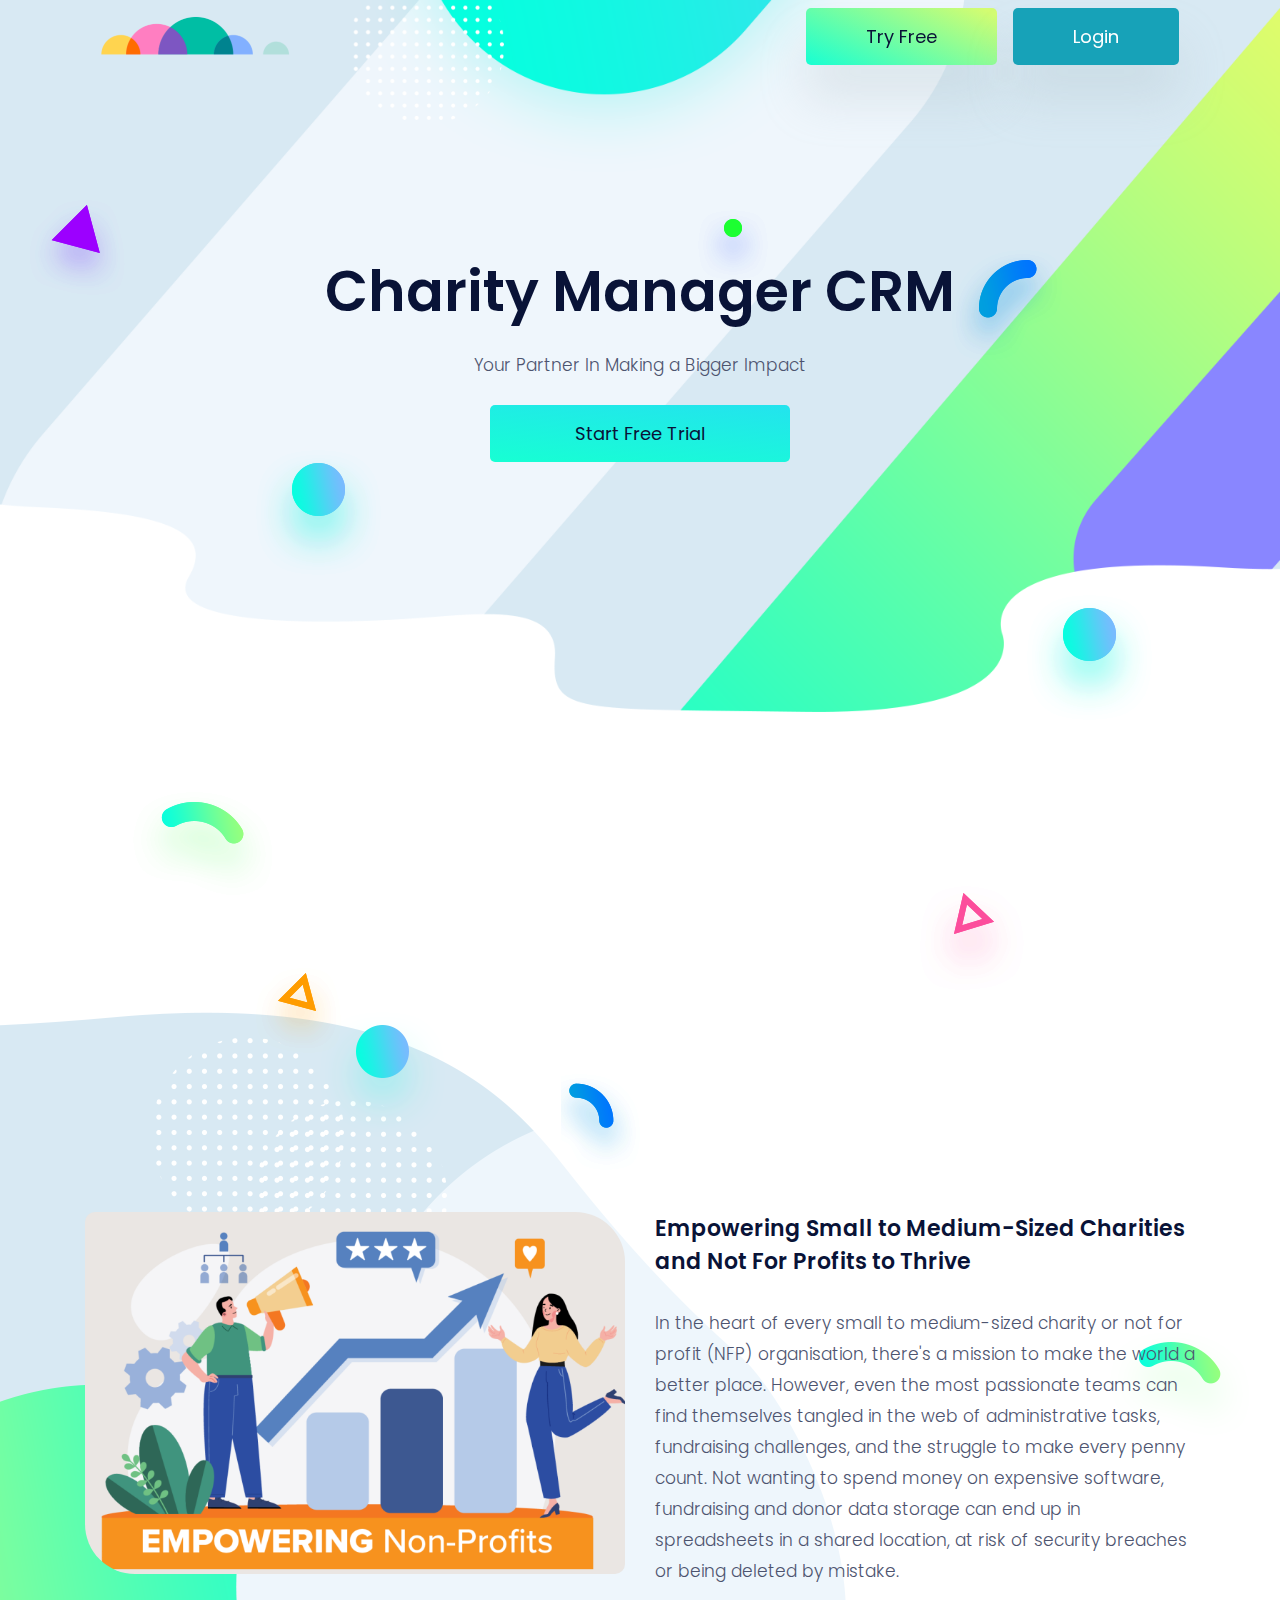
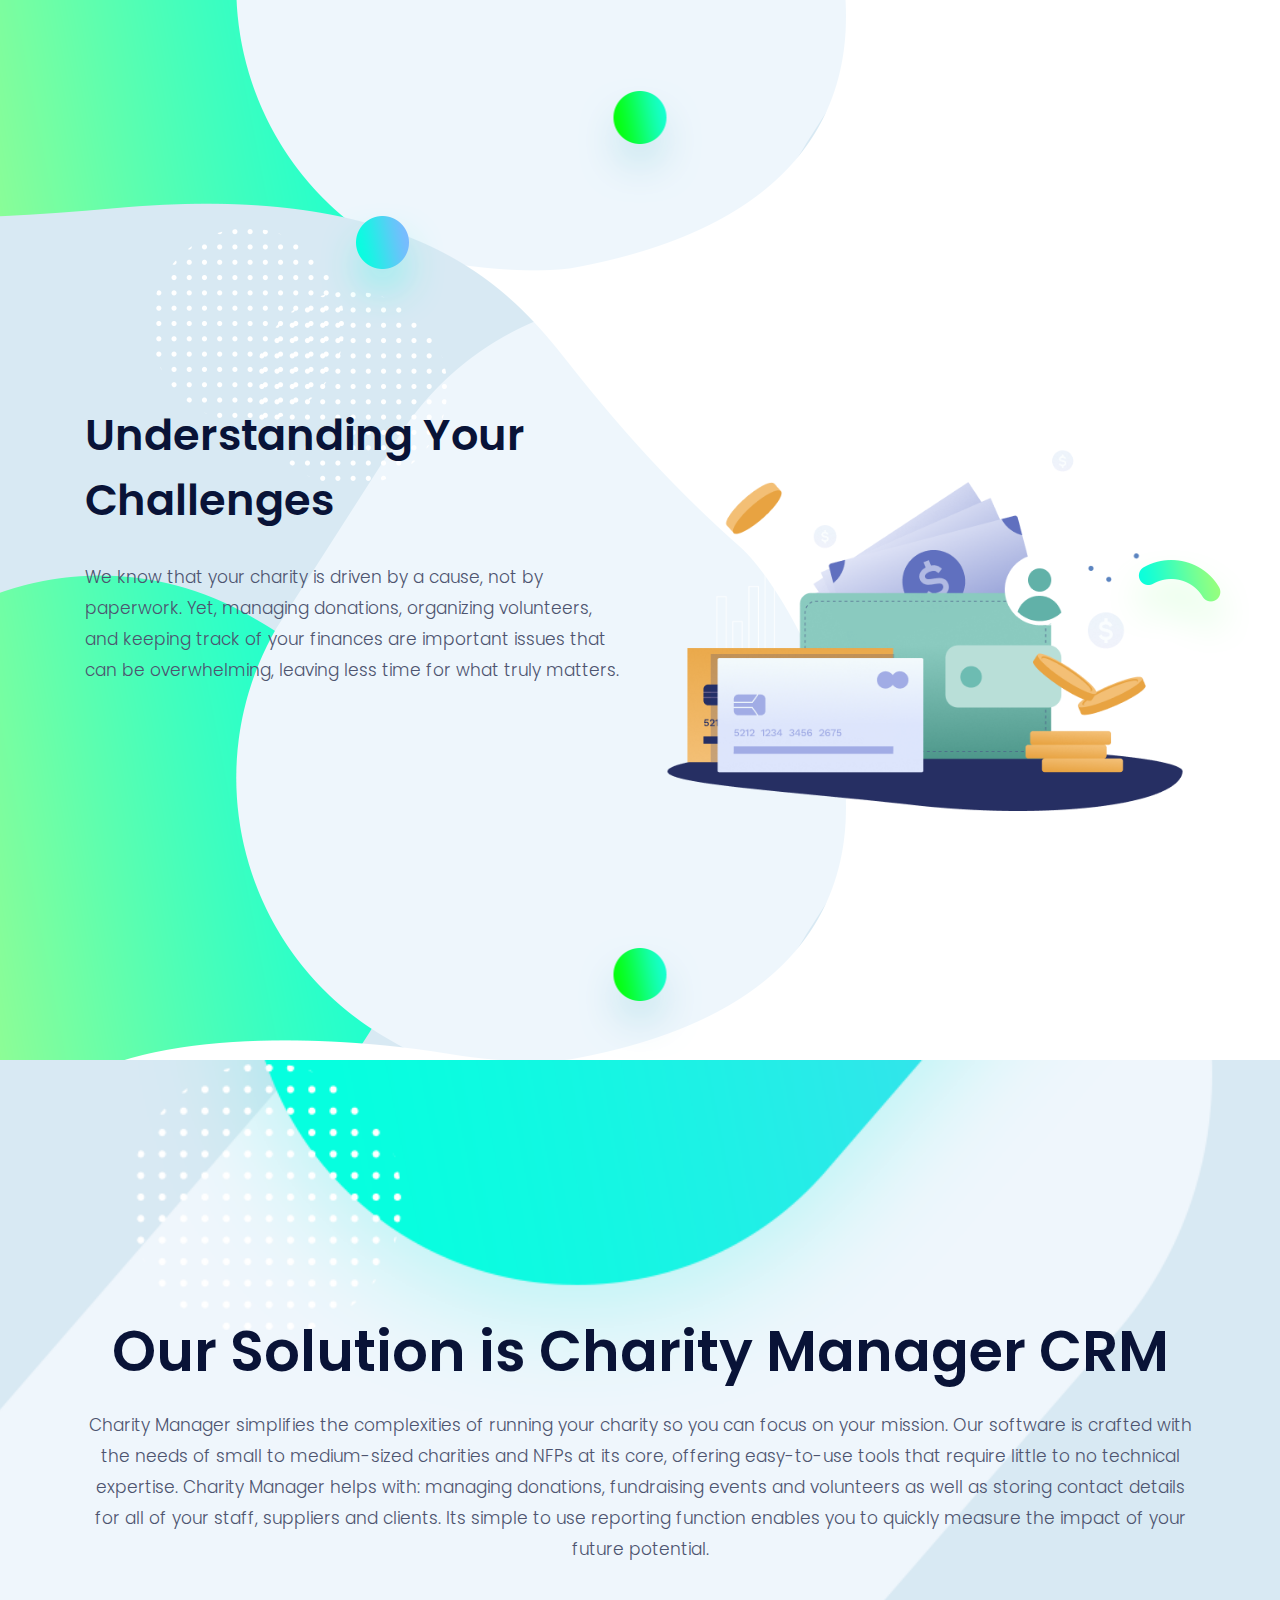
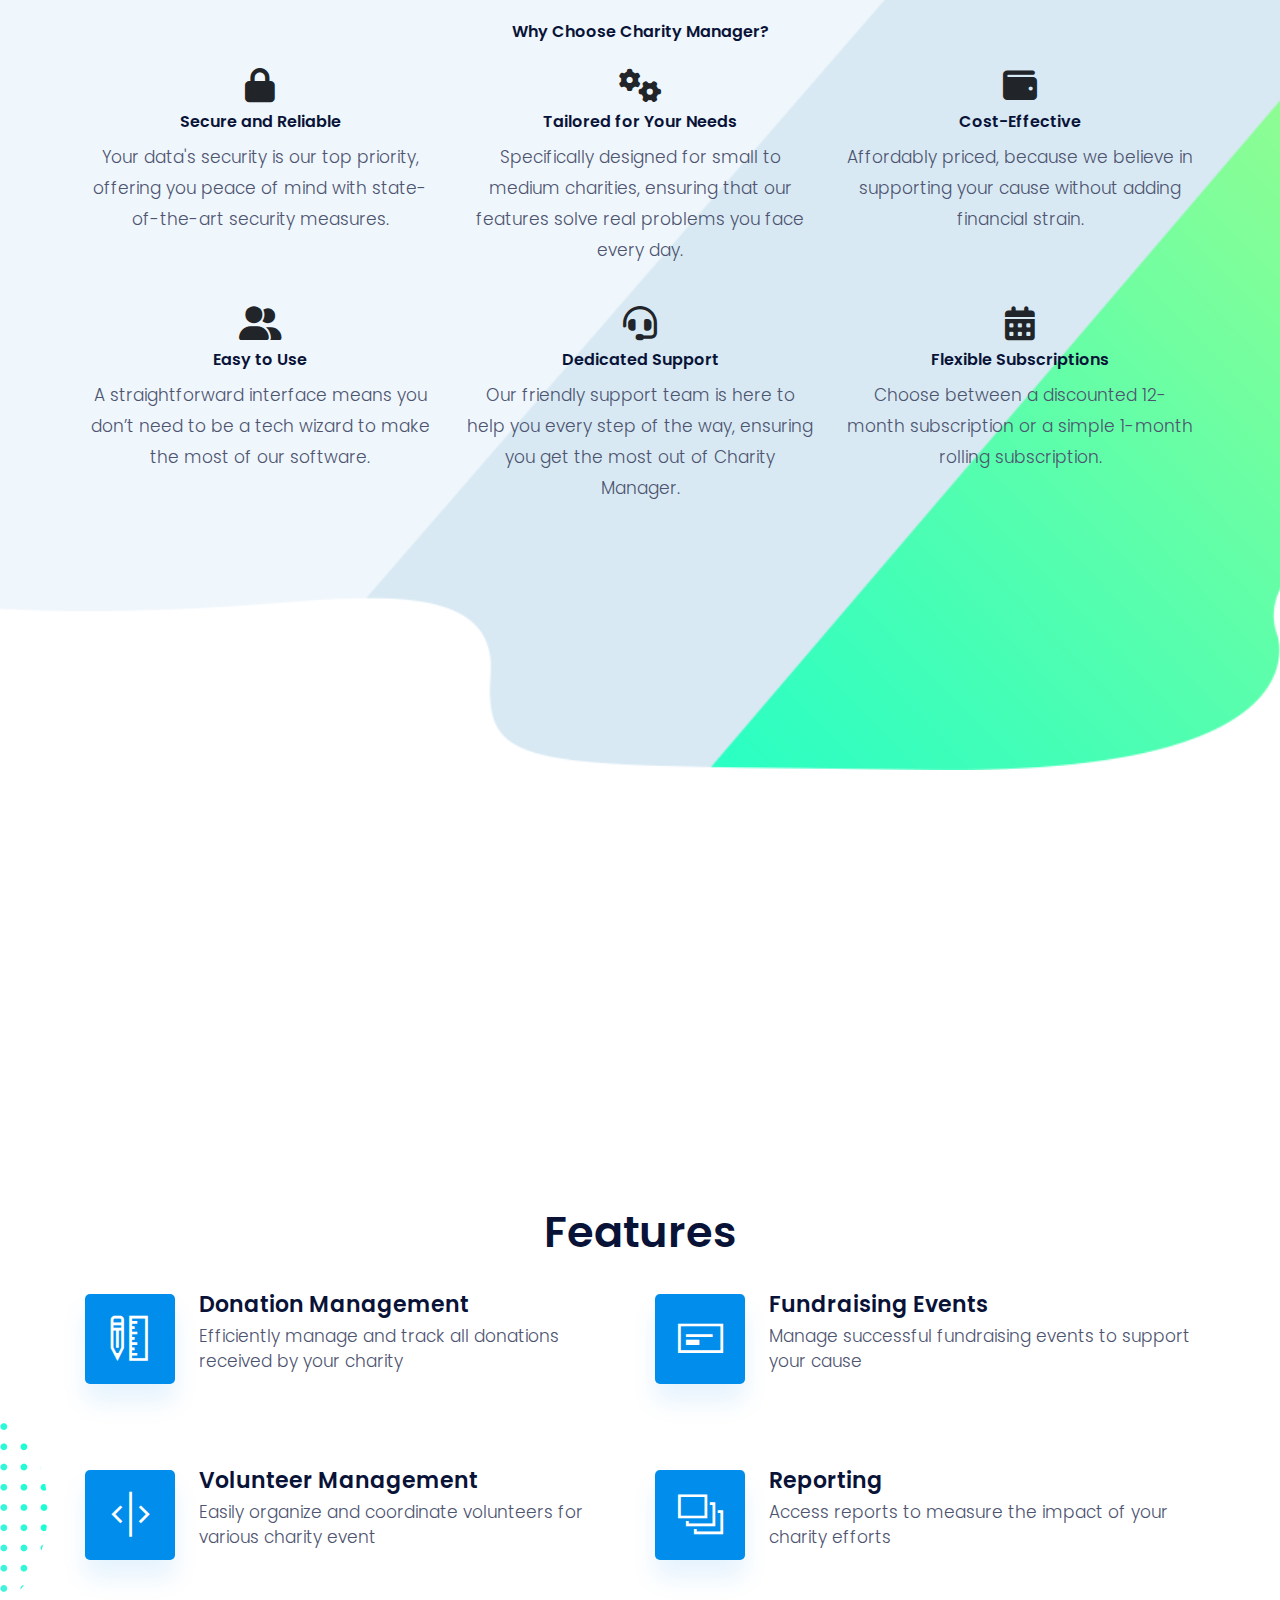
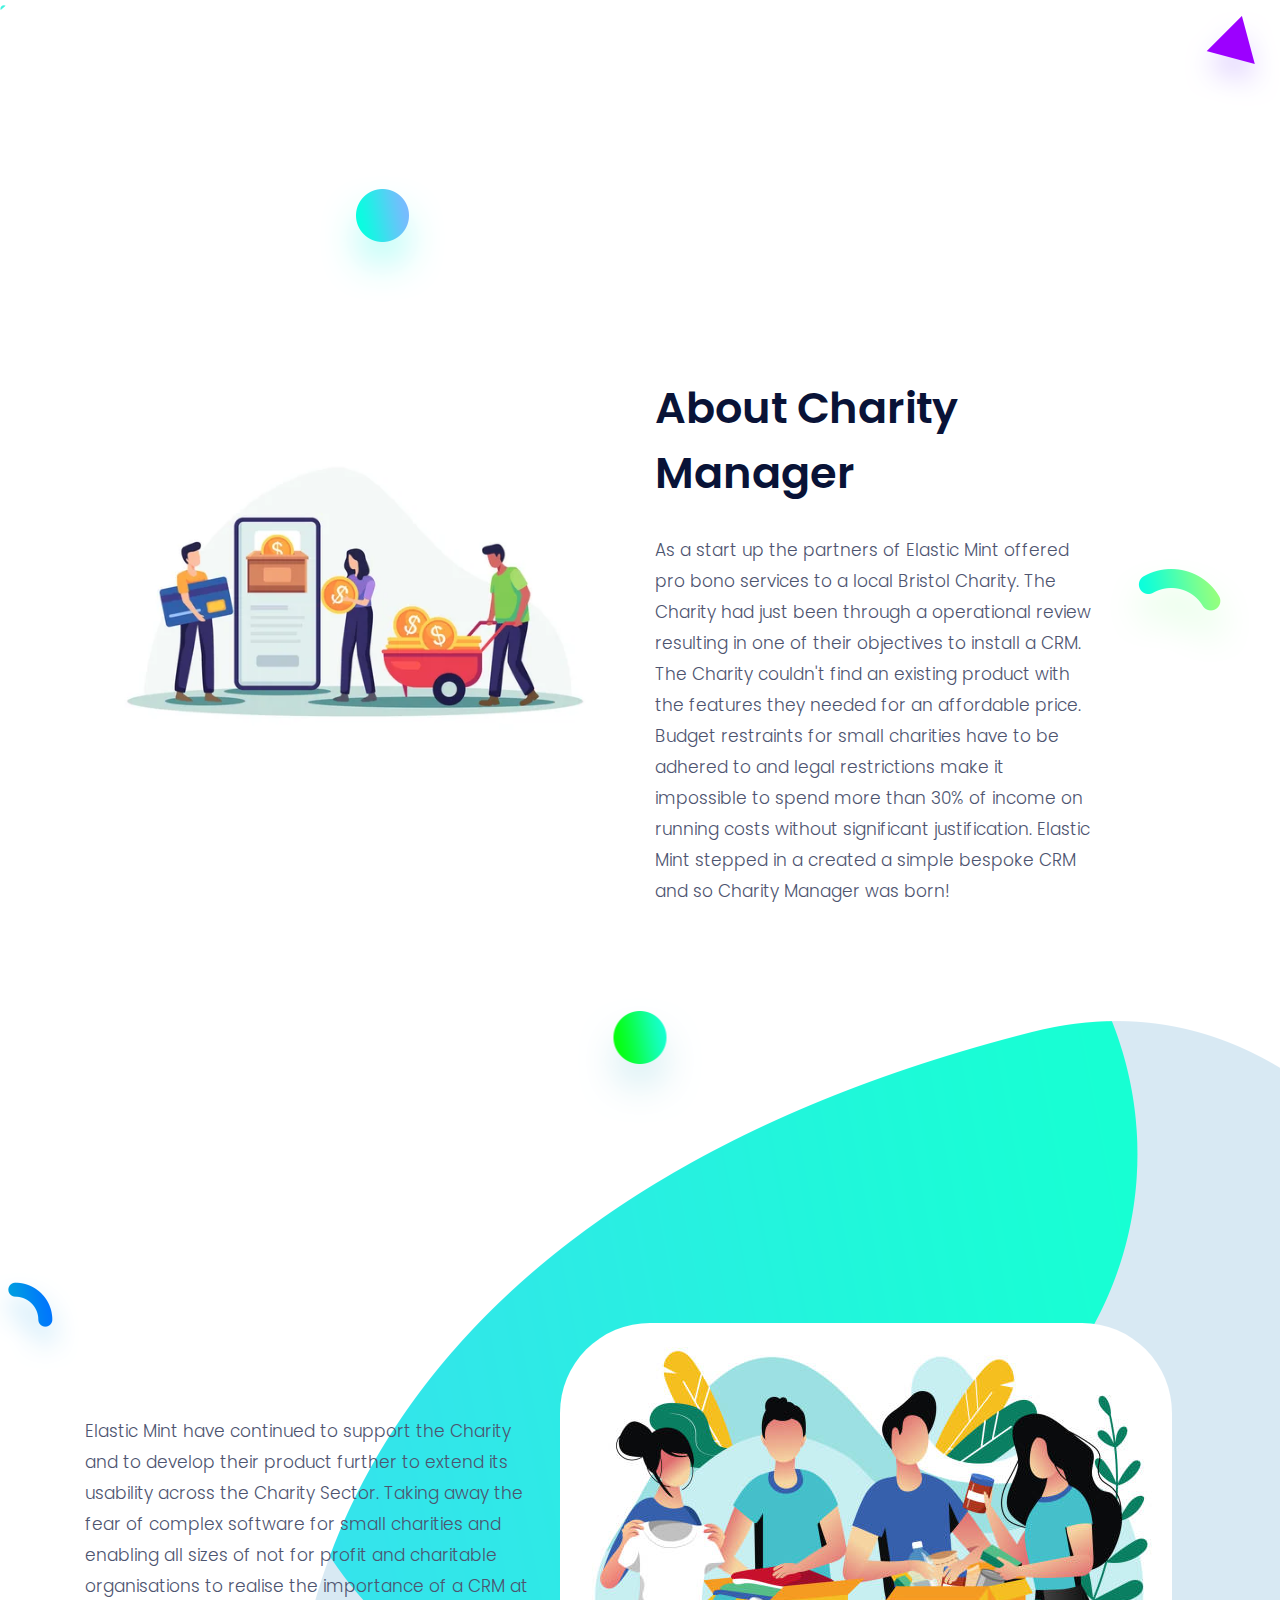
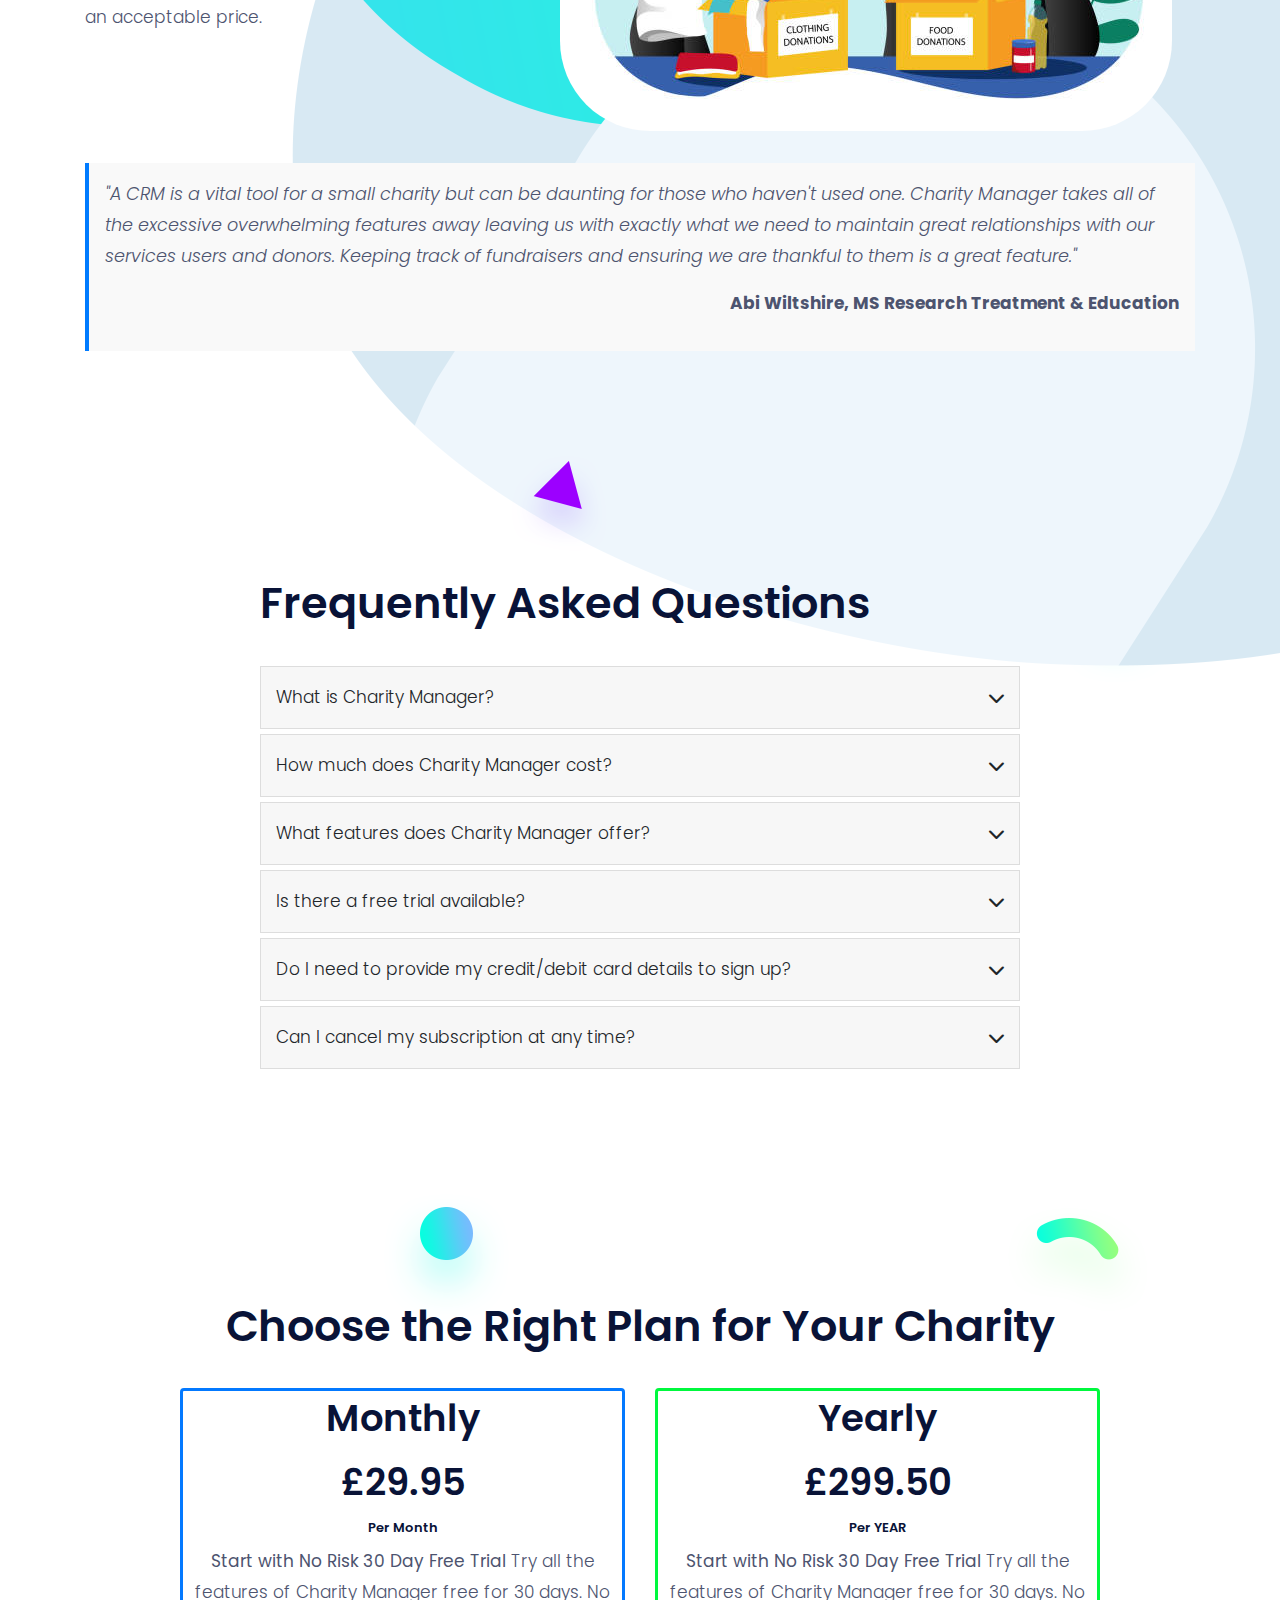
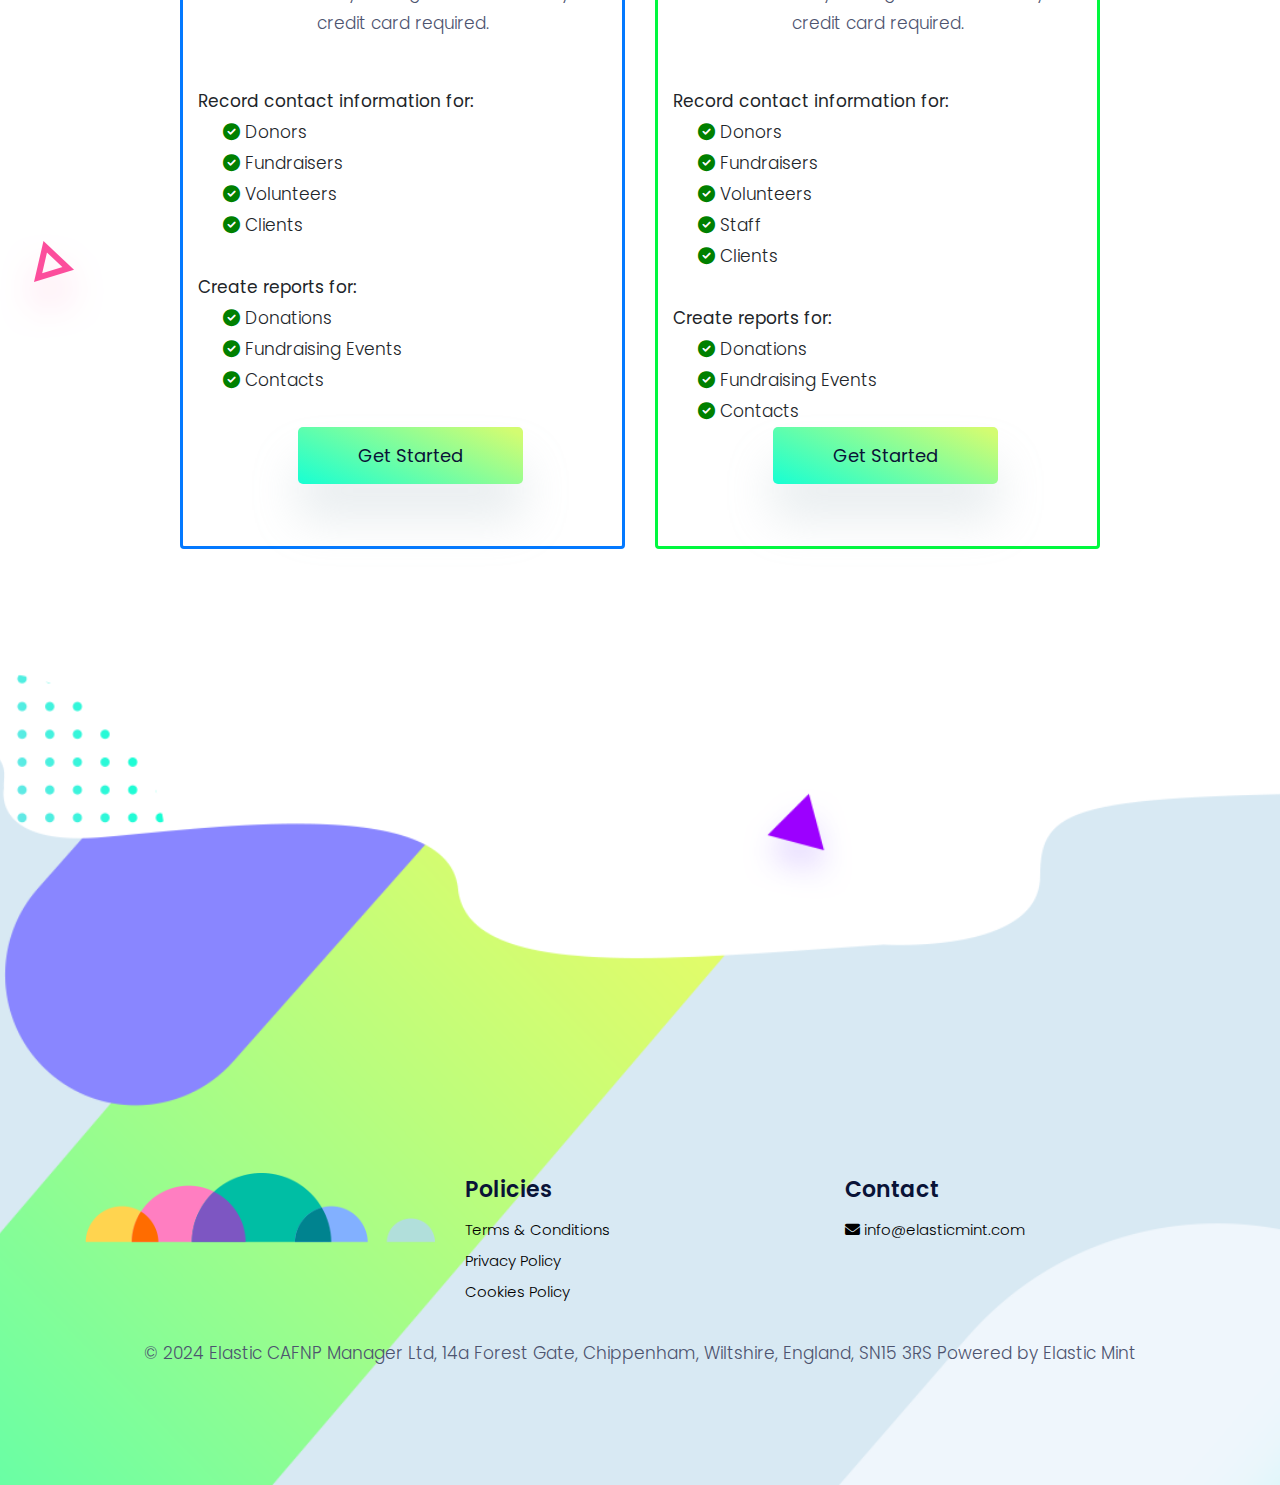
==== index.html @ ef00f4be "Updated links" ====
<!DOCTYPE html>
<html lang="zxx">

<head>
    <meta charset="utf-8">
    <title>Charity Manager CRM</title>

    <head>
        <link rel="stylesheet" href="https://cdnjs.cloudflare.com/ajax/libs/font-awesome/6.0.0-beta3/css/all.min.css">
        <link rel="icon" type="image/ico" href="favicon.ico">
    </head>

    <!-- mobile responsive meta -->
    <meta name="viewport" content="width=device-width, initial-scale=1">
    <meta name="viewport" content="width=device-width, initial-scale=1, maximum-scale=1">

    <!-- ** Plugins Needed for the Project ** -->
    <!-- Bootstrap -->
    <link rel="stylesheet" href="plugins/bootstrap/bootstrap.min.css">
    <!-- themefy-icon -->
    <link rel="stylesheet" href="plugins/themify-icons/themify-icons.css">
    <!-- slick slider -->
    <link rel="stylesheet" href="plugins/slick/slick.css">
    <!-- venobox popup -->
    <link rel="stylesheet" href="plugins/Venobox/venobox.css">
    <!-- aos -->
    <link rel="stylesheet" href="plugins/aos/aos.css">

    <!-- Main Stylesheet -->
    <link href="css/style.css" rel="stylesheet">

    <!--Favicon-->
    <link rel="shortcut icon" href="images/favicon.ico" type="image/x-icon">
    <link rel="icon" href="images/favicon.ico" type="image/x-icon">
    <style>
        .pricing-table ul {
            list-style-type: none;
            padding: 0;

        }

        .pricing-table ul li {
            position: relative;
            padding-left: 25px;
            float: left;
            margin-bottom: 10px;
        }

        .pricing-table ul li:before {
            content: "\f058";
            /* FontAwesome check-circle icon */
            font-family: "Font Awesome 5 Free";
            font-weight: 900;
            position: absolute;
            left: 0;
            color: green;
        }

        .faq-container {
            max-width: 800px;
            margin: 0 auto;
            padding: 20px;
        }

        .faq-question {
            background: #f7f7f7;
            padding: 15px;
            cursor: pointer;
            border: 1px solid #ddd;
            margin-bottom: 5px;
            display: flex;
            justify-content: space-between;
            align-items: center;
        }

        .faq-answer {
            display: none;
            padding: 15px;
            border: 1px solid #ddd;
            border-top: none;
        }

        .faq-question.active .fas {
            transform: rotate(180deg);
        }

        .content {
            margin-bottom: 2rem;
        }

        .quote-section {
            background-color: #f9f9f9;
            padding: 1rem;
            border-left: 4px solid #007bff;
            margin-top: 2rem;
        }

        .quote {
            font-style: italic;
            font-size: 1.1rem;
        }

        .quote-author {
            margin-top: 0.5rem;
            text-align: right;
            font-weight: bold;
        }
    </style>
</head>

<body>


    <!-- navigation -->
    <section class="fixed-top navigation">
        <div class="container">
            <nav class="navbar navbar-expand-lg navbar-light">
                <a class="navbar-brand" href="index.html"><img src="images/logo-w.png" style="width:50%" alt="logo"></a>
                <button class="navbar-toggler border-0" type="button" data-toggle="collapse" data-target="#navbar"
                    aria-controls="navbar" aria-expanded="false" aria-label="Toggle navigation">
                    <span class="navbar-toggler-icon"></span>
                </button>
                <!-- navbar -->
                <div class="collapse navbar-collapse text-center" id="navbar">
                    <ul class="navbar-nav ml-auto">
                    </ul>
                    <a href="https://app.charitymanager.co.uk/account/register"
                        class="btn btn-primary ml-lg-3 primary-shadow">Try Free</a>
                    <a href="https://app.charitymanager.co.uk/login"
                        class="btn btn-info ml-lg-3 primary-shadow">Login</a>
                </div>
            </nav>
        </div>
    </section>
    <!-- /navigation -->

    <!-- hero area -->
    <section class="hero-section hero" data-background=""
        style="background-image: url(images/hero-area/banner-bg.png);">
        <div class="container">
            <div class="row">
                <div class="col-lg-12 text-center zindex-1">
                    <h1 class="mb-3">Charity Manager CRM</h1>
                    <p class="mb-4">Your Partner In Making a Bigger Impact<br>
                    </p>
                    <a href="https://app.charitymanager.co.uk/account/register" class="btn btn-secondary btn-lg">Start Free
                        Trial</a>
                    <!-- banner image -->

                </div>
            </div>
        </div>
        <!-- background shapes -->
        <div id="scene">
            <img class="img-fluid hero-bg-1 up-down-animation" src="images/background-shape/feature-bg-2.png" alt="">
            <img class="img-fluid hero-bg-2 left-right-animation" src="images/background-shape/seo-ball-1.png" alt="">
            <img class="img-fluid hero-bg-3 left-right-animation" src="images/background-shape/seo-half-cycle.png"
                alt="">
            <img class="img-fluid hero-bg-4 up-down-animation" src="images/background-shape/green-dot.png" alt="">
            <img class="img-fluid hero-bg-5 left-right-animation" src="images/background-shape/blue-half-cycle.png"
                alt="">
            <img class="img-fluid hero-bg-6 up-down-animation" src="images/background-shape/seo-ball-1.png" alt="">
            <img class="img-fluid hero-bg-7 left-right-animation" src="images/background-shape/yellow-triangle.png"
                alt="">
            <img class="img-fluid hero-bg-8 up-down-animation" src="images/background-shape/service-half-cycle.png"
                alt="">
            <img class="img-fluid hero-bg-9 up-down-animation" src="images/background-shape/team-bg-triangle.png"
                alt="">
        </div>
    </section>
    <!-- /hero-area -->

    <!-- marketing -->
    <section class="section-lg seo">
        <div class="container">
            <div class="row">
                <div class="col-md-6">
                    <div class="seo-image">
                        <img class="img-fluid" src="images/non-profits.png" style="border-radius:10px 50px"
                            alt="form-img">
                    </div>
                </div>
                <div class="col-md-6">
                    <h4 class="section-title">Empowering Small to Medium-Sized Charities and Not For Profits to Thrive
                    </h4>
                    <p>In the heart of every small to medium-sized charity or not for profit (NFP) organisation, there's
                        a mission to make the world a better place. However, even the most passionate teams can find
                        themselves tangled in the web of administrative tasks, fundraising challenges, and the struggle
                        to make every penny count. Not wanting to spend money on expensive software, fundraising and
                        donor data storage can end up in spreadsheets in a shared location, at risk of security breaches
                        or being deleted by mistake.
                    </p>
                </div>
            </div>
        </div>
        <!-- background image -->
        <img class="img-fluid seo-bg" src="images/backgrounds/seo-bg.png" alt="seo-bg">
        <!-- background-shape -->
        <img class="seo-bg-shape-1 left-right-animation" src="images/background-shape/seo-ball-1.png" alt="bg-shape">
        <img class="seo-bg-shape-2 up-down-animation" src="images/background-shape/seo-half-cycle.png" alt="bg-shape">
        <img class="seo-bg-shape-3 left-right-animation" src="images/background-shape/seo-ball-2.png" alt="bg-shape">
    </section>
    <!-- /marketing -->

    <!-- marketing -->
    <section class="section-lg seo">
        <!-- background image -->
        <img class="img-fluid seo-bg" src="images/backgrounds/seo-bg.png" alt="seo-bg">
        <!-- background-shape -->
        <img class="seo-bg-shape-1 left-right-animation" src="images/background-shape/seo-ball-1.png" alt="bg-shape">
        <img class="seo-bg-shape-2 up-down-animation" src="images/background-shape/seo-half-cycle.png" alt="bg-shape">
        <img class="seo-bg-shape-3 left-right-animation" src="images/background-shape/seo-ball-2.png" alt="bg-shape">
        <div class="container">
            <div class="row">
                <div class="col-md-6">
                    <h2 class="section-title">Understanding Your Challenges</h2>
                    <p>We know that your charity is driven by a cause, not by paperwork. Yet, managing donations,
                        organizing volunteers, and keeping track of your finances are important issues that can be
                        overwhelming, leaving less time for what truly matters. </p>


                </div>
                <div class="col-md-6">
                    <div class="seo-image">
                        <img class="img-fluid" src="images/challenges.png" style="border-radius:10px 50px"
                            alt="form-img">
                    </div>
                </div>
            </div>

        </div>

    </section>
    <!-- /marketing -->

    <!-- hero area -->
    <section class="hero-section hero" data-background=""
        style="background-image: url(images/hero-area/banner-bg.png);">
        <div class="container">
            <div class="row">
                <div class="col-lg-12 text-center zindex-1">
                    <h1 class="mb-3">Our Solution is Charity Manager CRM</h1>
                    <p class="mb-4">Charity Manager simplifies the complexities of running your charity so you can focus
                        on your mission. Our software is crafted with the needs of small to medium-sized charities and
                        NFPs at its core, offering easy-to-use tools that require little to no technical expertise.
                        Charity Manager helps with: managing donations, fundraising events and volunteers as well as
                        storing contact details for all of your staff, suppliers and clients. Its simple to use
                        reporting function enables you to quickly measure the impact of your future potential.<br>
                    </p>
                    <br>
                    <h5>Why Choose Charity Manager?</h5>

                    <div class="row mt-4">
                        <div class="col-md-4 text-center">
                            <i class="fas fa-lock fa-2x mb-2"></i>
                            <h5>Secure and Reliable</h5>
                            <p>Your data's security is our top priority, offering you peace of mind with
                                state-of-the-art security measures.</p>
                        </div>
                        <div class="col-md-4 text-center">
                            <i class="fas fa-cogs fa-2x mb-2"></i>
                            <h5>Tailored for Your Needs</h5>
                            <p>Specifically designed for small to medium charities, ensuring that our features solve
                                real problems you face every day.</p>
                        </div>
                        <div class="col-md-4 text-center">
                            <i class="fas fa-wallet fa-2x mb-2"></i>
                            <h5>Cost-Effective</h5>
                            <p>Affordably priced, because we believe in supporting your cause without adding financial
                                strain.</p>
                        </div>
                    </div>
                    <div class="row mt-4">
                        <div class="col-md-4 text-center">
                            <i class="fas fa-user-friends fa-2x mb-2"></i>
                            <h5>Easy to Use</h5>
                            <p>A straightforward interface means you don’t need to be a tech wizard to make the most of
                                our software.</p>
                        </div>
                        <div class="col-md-4 text-center">
                            <i class="fas fa-headset fa-2x mb-2"></i>
                            <h5>Dedicated Support</h5>
                            <p>Our friendly support team is here to help you every step of the way, ensuring you get the
                                most out of Charity Manager.</p>
                        </div>
                        <div class="col-md-4 text-center">
                            <i class="fas fa-calendar-alt fa-2x mb-2"></i>
                            <h5>Flexible Subscriptions</h5>
                            <p>Choose between a discounted 12-month subscription or a simple 1-month rolling
                                subscription.</p>
                        </div>
                    </div>

                </div>
            </div>
        </div>
        <!-- background shapes -->
        <div id="scene">
            <img class="img-fluid hero-bg-1 up-down-animation" src="images/background-shape/feature-bg-2.png" alt="">
            <img class="img-fluid hero-bg-2 left-right-animation" src="images/background-shape/seo-ball-1.png" alt="">
            <img class="img-fluid hero-bg-3 left-right-animation" src="images/background-shape/seo-half-cycle.png"
                alt="">
            <img class="img-fluid hero-bg-4 up-down-animation" src="images/background-shape/green-dot.png" alt="">
            <img class="img-fluid hero-bg-5 left-right-animation" src="images/background-shape/blue-half-cycle.png"
                alt="">
            <img class="img-fluid hero-bg-6 up-down-animation" src="images/background-shape/seo-ball-1.png" alt="">
            <img class="img-fluid hero-bg-7 left-right-animation" src="images/background-shape/yellow-triangle.png"
                alt="">
            <img class="img-fluid hero-bg-8 up-down-animation" src="images/background-shape/service-half-cycle.png"
                alt="">
            <img class="img-fluid hero-bg-9 up-down-animation" src="images/background-shape/team-bg-triangle.png"
                alt="">
        </div>
    </section>
    <!-- /hero-area -->
    <!-- feature -->
    <section class="section feature mb-0" id="feature">
        <div class="container">
            <div class="row">
                <div class="col-lg-12 text-center">
                    <h2 class="section-title"> Features</h2>

                </div>
                <!-- feature item -->
                <div class="col-md-6 mb-80">
                    <div class="d-flex feature-item">
                        <div>
                            <i class="ti-ruler-pencil feature-icon mr-4"></i>
                        </div>
                        <div>
                            <h4>Donation Management</h4>
                            <p>Efficiently manage and track all donations received by your charity</p>
                        </div>
                    </div>
                </div>
                <!-- feature item -->
                <div class="col-md-6 mb-80">
                    <div class="d-flex feature-item">
                        <div>
                            <i class="ti-layout-cta-left feature-icon mr-4"></i>
                        </div>
                        <div>
                            <h4>Fundraising Events</h4>
                            <p>Manage successful fundraising events to support your cause</p>
                        </div>
                    </div>
                </div>
                <!-- feature item -->
                <div class="col-md-6 mb-80">
                    <div class="d-flex feature-item">
                        <div>
                            <i class="ti-split-v-alt feature-icon mr-4"></i>
                        </div>
                        <div>
                            <h4>Volunteer Management</h4>
                            <p>Easily organize and coordinate volunteers for various charity event</p>
                        </div>
                    </div>
                </div>
                <!-- feature item -->
                <div class="col-md-6 mb-80">
                    <div class="d-flex feature-item">
                        <div>
                            <i class="ti-layers-alt feature-icon mr-4"></i>
                        </div>
                        <div>
                            <h4>Reporting</h4>
                            <p>Access reports to measure the impact of your charity efforts</p>
                        </div>
                    </div>
                </div>
            </div>
        </div>
        <img class="feature-bg-1 up-down-animation" src="images/background-shape/feature-bg-1.png" alt="bg-shape">
        <img class="feature-bg-2 left-right-animation" src="images/background-shape/feature-bg-2.png" alt="bg-shape">
    </section>
    <!-- /feature -->

    <!-- marketing -->
    <section class="section-lg seo">
        <div class="container">
            <div class="row">
                <div class="col-md-6">
                    <div class="seo-image">
                        <img class="img-fluid" src="images/charity.jpg" alt="form-img">
                    </div>
                </div>
                <div class="col-md-5">
                    <h2 class="section-title">About Charity Manager</h2>
                    <p>As a start up the partners of Elastic Mint offered pro bono services to a local Bristol Charity.
                        The Charity had just been through a operational review resulting in one of their objectives to
                        install a CRM. The Charity couldn't find an existing product with the features they needed for
                        an affordable price. Budget restraints for small charities have to be adhered to and legal
                        restrictions make it impossible to spend more than 30% of income on running costs without
                        significant justification.


                        Elastic Mint stepped in a created a simple bespoke CRM and so Charity Manager was born!

                    </p>
                </div>
            </div>
        </div>

        <!-- background-shape -->
        <img class="seo-bg-shape-1 left-right-animation" src="images/background-shape/seo-ball-1.png" alt="bg-shape">
        <img class="seo-bg-shape-2 up-down-animation" src="images/background-shape/seo-half-cycle.png" alt="bg-shape">
        <img class="seo-bg-shape-3 left-right-animation" src="images/background-shape/seo-ball-2.png" alt="bg-shape">
    </section>
    <!-- /marketing -->

    <!-- service -->
    <section class="section-lg service">
        <div class="container">
            <div class="row justify-content-between">
                <div class="col-md-5 order-2 order-md-1">


                    <p class="content"> <br><br><br>
                        Elastic Mint have continued to support the Charity and to develop their product further to
                        extend its usability across the Charity Sector. Taking away the fear of complex software for
                        small charities and enabling all sizes of not for profit and charitable organisations to realise
                        the importance of a CRM at an acceptable price.
                    </p>



                </div>
                <div class="col-md-7 order-1 order-md-2">
                    <img class="img-fluid layer-3" src="images/donate.jpg" style="border-radius:90px" alt="service">
                </div>
            </div>
            <div class="row">
                <div class="col-md-12">
                    <div class="quote-section">
                        <p class="quote">
                            "A CRM is a vital tool for a small charity but can be daunting for those who haven't used
                            one. Charity Manager takes all of the excessive overwhelming features away leaving us with
                            exactly what we need to maintain great relationships with our services users and donors.
                            Keeping track of fundraisers and ensuring we are thankful to them is a great feature."
                        </p>
                        <p class="quote-author">
                            Abi Wiltshire, MS Research Treatment & Education
                        </p>
                    </div>
                </div>

            </div>
        </div>
        <!-- background image -->
        <img class="img-fluid service-bg" src="images/backgrounds/service-bg.png" alt="service-bg">
        <!-- background shapes -->
        <img class="service-bg-shape-1 up-down-animation" src="images/background-shape/service-half-cycle.png"
            alt="background-shape">
        <img class="service-bg-shape-2 left-right-animation" src="images/background-shape/feature-bg-2.png"
            alt="background-shape">
    </section>
    <!-- /service -->

    <section class="faq-container" id="faq">
        <h2 class="section-title">Frequently Asked Questions</h2>
        <div class="faq-item">
            <div class="faq-question">
                <span>What is Charity Manager?</span>
                <i class="fas fa-chevron-down"></i>
            </div>
            <div class="faq-answer">
                <p>Charity Manager is a software-as-a-service platform designed specifically for small to medium sized
                    charities and NFPs.</p>
            </div>
        </div>
        <div class="faq-item">
            <div class="faq-question">
                <span>How much does Charity Manager cost?</span>
                <i class="fas fa-chevron-down"></i>
            </div>
            <div class="faq-answer">
                <p>Charity Manager is available at a monthly subscription fee of £29.95 or an annual subscription fee of
                    £299.50.</p>
            </div>
        </div>
        <div class="faq-item">
            <div class="faq-question">
                <span>What features does Charity Manager offer?</span>
                <i class="fas fa-chevron-down"></i>
            </div>
            <div class="faq-answer">
                <p>Charity Manager offers a range of features including donor management, event tracking, volunteer
                    management, financial reporting, and more...</p>
            </div>
        </div>
        <div class="faq-item">
            <div class="faq-question">
                <span>Is there a free trial available?</span>
                <i class="fas fa-chevron-down"></i>
            </div>
            <div class="faq-answer">
                <p>Yes, we offer a 30-day free trial for Charity Manager. You can sign up and explore all the features
                    before making a commitment.</p>
            </div>
        </div>
        <div class="faq-item">
            <div class="faq-question">
                <span>Do I need to provide my credit/debit card details to sign up?</span>
                <i class="fas fa-chevron-down"></i>
            </div>
            <div class="faq-answer">
                <p>No, you can sign up for the free trial without providing your card details. When your trial period
                    ends, you can choose to continue using Charity Manager by providing your card details.</p>
            </div>
        </div>
        <div class="faq-item">
            <div class="faq-question">
                <span>Can I cancel my subscription at any time?</span>
                <i class="fas fa-chevron-down"></i>
            </div>
            <div class="faq-answer">
                <p>Yes, you can cancel your monthly subscription to Charity Manager at any time. There are no long-term
                    contracts or commitments. You are not obliged to renew annual subscriptions after the initial 12
                    month period.</p>
            </div>
        </div>
    </section>

    <script>
        document.querySelectorAll('.faq-question').forEach(question => {
            question.addEventListener('click', () => {
                question.classList.toggle('active');
                const answer = question.nextElementSibling;
                if (answer.style.display === 'block') {
                    answer.style.display = 'none';
                } else {
                    answer.style.display = 'block';
                }
            });
        });
    </script>
    <!-- pricing -->
    <section class="section-lg pb-0 pricing" id="pricing">
        <div class="container">
            <div class="row">
                <div class="col-lg-12 text-center">
                    <h2 class="section-title">Choose the Right Plan for Your Charity</h2>
                </div>
                <div class="col-lg-10 mx-auto">
                    <div class="row justify-content-center">
                        <!-- pricing table -->
                        <div class="col-md-6 col-lg-6">
                            <div class="rounded  table-1"
                                style="border-radius:50px;border-style:solid;border-color:rgb(3, 121, 255)">
                                <center>
                                    <h3>Monthly</h3>
                                    <h3>£29.95</h3>
                                    <h6>Per Month</h6>
                                    <p><b>Start with No Risk 30 Day Free Trial</b>
                                        Try all the features of Charity Manager free for 30 days. No credit card
                                        required.
                                    </p><br>
                                </center>
                                <b style="margin-left:15px">Record contact information for:</b>
                                <ul>
                                    <li><i class="fa fa-check-circle" style="color:green"></i> Donors</li>
                                    <li><i class="fa fa-check-circle" style="color:green"></i> Fundraisers</li>
                                    <li><i class="fa fa-check-circle" style="color:green"></i> Volunteers</li>
                                    <li><i class="fa fa-check-circle" style="color:green"></i> Clients</li>
                                    <li></li>
                                </ul>
                                <br>
                                <b style="margin-left:15px">Create reports for:</b>
                                <ul>
                                    <li><i class="fa fa-check-circle" style="color:green"></i> Donations</li>
                                    <li><i class="fa fa-check-circle" style="color:green"></i> Fundraising Events</li>
                                    <li><i class="fa fa-check-circle" style="color:green"></i> Contacts</li>
                                </ul><br>
                                <center> 
                                    <a href="https://app.charitymanager.co.uk/account/register"
                                        class="btn btn-primary ml-lg-3 primary-shadow">Get Started</a>
                                </center> <br><br>
                            </div>
                        </div>
                        <!-- pricing table -->
                        <div class="col-md-6 col-lg-6">
                            <div class="rounded "
                                style="height:100%;border-radius:50px;border-style:solid;border-color:rgb(0, 248, 62)">
                                <center>
                                    <h3>Yearly</h3>
                                    <h3>£299.50</h3>
                                    <h6>Per YEAR</h6>
                                    <p><b>Start with No Risk 30 Day Free Trial</b>
                                        Try all the features of Charity Manager free for 30 days. No credit card
                                        required.
                                    </p><br>
                                </center>
                                <b style="margin-left:15px">Record contact information for:</b>
                                <ul>
                                    <li><i class="fa fa-check-circle" style="color:green"></i> Donors</li>
                                    <li><i class="fa fa-check-circle" style="color:green"></i> Fundraisers</li>
                                    <li><i class="fa fa-check-circle" style="color:green"></i> Volunteers</li>
                                    <li><i class="fa fa-check-circle" style="color:green"></i> Staff</li>
                                    <li><i class="fa fa-check-circle" style="color:green"></i> Clients</li>
                                </ul>
                                <br>
                                <b style="margin-left:15px">Create reports for:</b>
                                <ul>
                                    <li><i class="fa fa-check-circle" style="color:green"></i> Donations</li>
                                    <li><i class="fa fa-check-circle" style="color:green"></i> Fundraising Events</li>
                                    <li><i class="fa fa-check-circle" style="color:green"></i> Contacts</li>
                                </ul>
                                <center> 
                                    <a href="https://app.charitymanager.co.uk/account/register"
                                        class="btn btn-primary ml-lg-3 primary-shadow">Get Started</a>
                                </center> <br><br>
                            </div>
                        </div>
                    </div>
                </div>
            </div>
        </div>
        <!-- background shapes -->
        <img class="pricing-bg-shape-1 up-down-animation" src="images/background-shape/seo-ball-1.png"
            alt="background-shape">
        <img class="pricing-bg-shape-2 up-down-animation" src="images/background-shape/seo-half-cycle.png"
            alt="background-shape">
        <img class="pricing-bg-shape-3 left-right-animation" src="images/background-shape/team-bg-triangle.png"
            alt="background-shape">
    </section>
    <!-- /pricing -->


    <br><br><br><br>
    <!-- footer -->
    <footer class="footer-section footer" style="background-image: url(images/backgrounds/footer-bg.png);">
        <div class="container">
            <div class="row">
                <!-- Logo Column -->
                <div class="col-lg-4 text-center text-lg-left mb-4 mb-lg-0">
                    <a href="index.html">
                        <img class="img-fluid" src="images/logo-w.png" alt="logo">
                    </a>
                </div>
                <!-- Policies Column -->
                <div class="col-lg-4 text-center text-lg-left mb-4 mb-lg-0">
                    <h4>Policies</h4>
                    <ul style="list-style: none; padding: 0;">
                        <li><a style="color:black;font-size:15px;" href="terms.html">Terms & Conditions</a></li>
                        <li><a style="color:black;font-size:15px;" href="privacy.html">Privacy Policy</a></li>
                        <li><a style="color:black;font-size:15px;" href="cookies.html">Cookies Policy</a></li>
                    </ul>
                </div>
                <!-- Contact Column -->
                <div class="col-lg-4 text-center text-lg-left mb-4 mb-lg-0">
                    <h4>Contact</h4>
                    <p><a style="color:black;font-size:15px;" href="mailto:info@elasticmint.com"> <i
                                class="fa fa-envelope"></i> info@elasticmint.com</a></p>
                </div>
            </div>
        </div>
        <div> <br>
            <center>
                <p>© 2024 Elastic CAFNP Manager Ltd, 14a Forest Gate, Chippenham, Wiltshire, England, SN15 3RS
                    Powered by Elastic Mint</p>
            </center>
        </div>
    </footer>
    <!-- /footer -->


    <!-- jQuery -->
    <script src="plugins/jQuery/jquery.min.js"></script>
    <!-- Bootstrap JS -->
    <script src="plugins/bootstrap/bootstrap.min.js"></script>
    <!-- slick slider -->
    <script src="plugins/slick/slick.min.js"></script>
    <!-- venobox -->
    <script src="plugins/Venobox/venobox.min.js"></script>
    <!-- aos -->
    <script src="plugins/aos/aos.js"></script>
    <!-- Main Script -->
    <script src="js/script.js"></script>

</body>

</html>
---- plugins/themify-icons/themify-icons.css ----
@font-face {
  font-family: 'themify';
  src: url('fonts/themify.eot?-fvbane');
  src: url('fonts/themify.eot?#iefix-fvbane') format('embedded-opentype'),
  url('fonts/themify.woff?-fvbane') format('woff'),
  url('fonts/themify.ttf?-fvbane') format('truetype'),
  url('fonts/themify.svg?-fvbane#themify') format('svg');
  font-weight: normal;
  font-style: normal;
}

[class^="ti-"],
[class*=" ti-"] {
  font-family: 'themify';
  speak: none;
  font-style: normal;
  font-weight: normal;
  font-variant: normal;
  text-transform: none;
  line-height: 1;

  /* Better Font Rendering =========== */
  -webkit-font-smoothing: antialiased;
  -moz-osx-font-smoothing: grayscale;
}

.ti-wand:before {
  content: "\e600";
}

.ti-volume:before {
  content: "\e601";
}

.ti-user:before {
  content: "\e602";
}

.ti-unlock:before {
  content: "\e603";
}

.ti-unlink:before {
  content: "\e604";
}

.ti-trash:before {
  content: "\e605";
}

.ti-thought:before {
  content: "\e606";
}

.ti-target:before {
  content: "\e607";
}

.ti-tag:before {
  content: "\e608";
}

.ti-tablet:before {
  content: "\e609";
}

.ti-star:before {
  content: "\e60a";
}

.ti-spray:before {
  content: "\e60b";
}

.ti-signal:before {
  content: "\e60c";
}

.ti-shopping-cart:before {
  content: "\e60d";
}

.ti-shopping-cart-full:before {
  content: "\e60e";
}

.ti-settings:before {
  content: "\e60f";
}

.ti-search:before {
  content: "\e610";
}

.ti-zoom-in:before {
  content: "\e611";
}

.ti-zoom-out:before {
  content: "\e612";
}

.ti-cut:before {
  content: "\e613";
}

.ti-ruler:before {
  content: "\e614";
}

.ti-ruler-pencil:before {
  content: "\e615";
}

.ti-ruler-alt:before {
  content: "\e616";
}

.ti-bookmark:before {
  content: "\e617";
}

.ti-bookmark-alt:before {
  content: "\e618";
}

.ti-reload:before {
  content: "\e619";
}

.ti-plus:before {
  content: "\e61a";
}

.ti-pin:before {
  content: "\e61b";
}

.ti-pencil:before {
  content: "\e61c";
}

.ti-pencil-alt:before {
  content: "\e61d";
}

.ti-paint-roller:before {
  content: "\e61e";
}

.ti-paint-bucket:before {
  content: "\e61f";
}

.ti-na:before {
  content: "\e620";
}

.ti-mobile:before {
  content: "\e621";
}

.ti-minus:before {
  content: "\e622";
}

.ti-medall:before {
  content: "\e623";
}

.ti-medall-alt:before {
  content: "\e624";
}

.ti-marker:before {
  content: "\e625";
}

.ti-marker-alt:before {
  content: "\e626";
}

.ti-arrow-up:before {
  content: "\e627";
}

.ti-arrow-right:before {
  content: "\e628";
}

.ti-arrow-left:before {
  content: "\e629";
}

.ti-arrow-down:before {
  content: "\e62a";
}

.ti-lock:before {
  content: "\e62b";
}

.ti-location-arrow:before {
  content: "\e62c";
}

.ti-link:before {
  content: "\e62d";
}

.ti-layout:before {
  content: "\e62e";
}

.ti-layers:before {
  content: "\e62f";
}

.ti-layers-alt:before {
  content: "\e630";
}

.ti-key:before {
  content: "\e631";
}

.ti-import:before {
  content: "\e632";
}

.ti-image:before {
  content: "\e633";
}

.ti-heart:before {
  content: "\e634";
}

.ti-heart-broken:before {
  content: "\e635";
}

.ti-hand-stop:before {
  content: "\e636";
}

.ti-hand-open:before {
  content: "\e637";
}

.ti-hand-drag:before {
  content: "\e638";
}

.ti-folder:before {
  content: "\e639";
}

.ti-flag:before {
  content: "\e63a";
}

.ti-flag-alt:before {
  content: "\e63b";
}

.ti-flag-alt-2:before {
  content: "\e63c";
}

.ti-eye:before {
  content: "\e63d";
}

.ti-export:before {
  content: "\e63e";
}

.ti-exchange-vertical:before {
  content: "\e63f";
}

.ti-desktop:before {
  content: "\e640";
}

.ti-cup:before {
  content: "\e641";
}

.ti-crown:before {
  content: "\e642";
}

.ti-comments:before {
  content: "\e643";
}

.ti-comment:before {
  content: "\e644";
}

.ti-comment-alt:before {
  content: "\e645";
}

.ti-close:before {
  content: "\e646";
}

.ti-clip:before {
  content: "\e647";
}

.ti-angle-up:before {
  content: "\e648";
}

.ti-angle-right:before {
  content: "\e649";
}

.ti-angle-left:before {
  content: "\e64a";
}

.ti-angle-down:before {
  content: "\e64b";
}

.ti-check:before {
  content: "\e64c";
}

.ti-check-box:before {
  content: "\e64d";
}

.ti-camera:before {
  content: "\e64e";
}

.ti-announcement:before {
  content: "\e64f";
}

.ti-brush:before {
  content: "\e650";
}

.ti-briefcase:before {
  content: "\e651";
}

.ti-bolt:before {
  content: "\e652";
}

.ti-bolt-alt:before {
  content: "\e653";
}

.ti-blackboard:before {
  content: "\e654";
}

.ti-bag:before {
  content: "\e655";
}

.ti-move:before {
  content: "\e656";
}

.ti-arrows-vertical:before {
  content: "\e657";
}

.ti-arrows-horizontal:before {
  content: "\e658";
}

.ti-fullscreen:before {
  content: "\e659";
}

.ti-arrow-top-right:before {
  content: "\e65a";
}

.ti-arrow-top-left:before {
  content: "\e65b";
}

.ti-arrow-circle-up:before {
  content: "\e65c";
}

.ti-arrow-circle-right:before {
  content: "\e65d";
}

.ti-arrow-circle-left:before {
  content: "\e65e";
}

.ti-arrow-circle-down:before {
  content: "\e65f";
}

.ti-angle-double-up:before {
  content: "\e660";
}

.ti-angle-double-right:before {
  content: "\e661";
}

.ti-angle-double-left:before {
  content: "\e662";
}

.ti-angle-double-down:before {
  content: "\e663";
}

.ti-zip:before {
  content: "\e664";
}

.ti-world:before {
  content: "\e665";
}

.ti-wheelchair:before {
  content: "\e666";
}

.ti-view-list:before {
  content: "\e667";
}

.ti-view-list-alt:before {
  content: "\e668";
}

.ti-view-grid:before {
  content: "\e669";
}

.ti-uppercase:before {
  content: "\e66a";
}

.ti-upload:before {
  content: "\e66b";
}

.ti-underline:before {
  content: "\e66c";
}

.ti-truck:before {
  content: "\e66d";
}

.ti-timer:before {
  content: "\e66e";
}

.ti-ticket:before {
  content: "\e66f";
}

.ti-thumb-up:before {
  content: "\e670";
}

.ti-thumb-down:before {
  content: "\e671";
}

.ti-text:before {
  content: "\e672";
}

.ti-stats-up:before {
  content: "\e673";
}

.ti-stats-down:before {
  content: "\e674";
}

.ti-split-v:before {
  content: "\e675";
}

.ti-split-h:before {
  content: "\e676";
}

.ti-smallcap:before {
  content: "\e677";
}

.ti-shine:before {
  content: "\e678";
}

.ti-shift-right:before {
  content: "\e679";
}

.ti-shift-left:before {
  content: "\e67a";
}

.ti-shield:before {
  content: "\e67b";
}

.ti-notepad:before {
  content: "\e67c";
}

.ti-server:before {
  content: "\e67d";
}

.ti-quote-right:before {
  content: "\e67e";
}

.ti-quote-left:before {
  content: "\e67f";
}

.ti-pulse:before {
  content: "\e680";
}

.ti-printer:before {
  content: "\e681";
}

.ti-power-off:before {
  content: "\e682";
}

.ti-plug:before {
  content: "\e683";
}

.ti-pie-chart:before {
  content: "\e684";
}

.ti-paragraph:before {
  content: "\e685";
}

.ti-panel:before {
  content: "\e686";
}

.ti-package:before {
  content: "\e687";
}

.ti-music:before {
  content: "\e688";
}

.ti-music-alt:before {
  content: "\e689";
}

.ti-mouse:before {
  content: "\e68a";
}

.ti-mouse-alt:before {
  content: "\e68b";
}

.ti-money:before {
  content: "\e68c";
}

.ti-microphone:before {
  content: "\e68d";
}

.ti-menu:before {
  content: "\e68e";
}

.ti-menu-alt:before {
  content: "\e68f";
}

.ti-map:before {
  content: "\e690";
}

.ti-map-alt:before {
  content: "\e691";
}

.ti-loop:before {
  content: "\e692";
}

.ti-location-pin:before {
  content: "\e693";
}

.ti-list:before {
  content: "\e694";
}

.ti-light-bulb:before {
  content: "\e695";
}

.ti-Italic:before {
  content: "\e696";
}

.ti-info:before {
  content: "\e697";
}

.ti-infinite:before {
  content: "\e698";
}

.ti-id-badge:before {
  content: "\e699";
}

.ti-hummer:before {
  content: "\e69a";
}

.ti-home:before {
  content: "\e69b";
}

.ti-help:before {
  content: "\e69c";
}

.ti-headphone:before {
  content: "\e69d";
}

.ti-harddrives:before {
  content: "\e69e";
}

.ti-harddrive:before {
  content: "\e69f";
}

.ti-gift:before {
  content: "\e6a0";
}

.ti-game:before {
  content: "\e6a1";
}

.ti-filter:before {
  content: "\e6a2";
}

.ti-files:before {
  content: "\e6a3";
}

.ti-file:before {
  content: "\e6a4";
}

.ti-eraser:before {
  content: "\e6a5";
}

.ti-envelope:before {
  content: "\e6a6";
}

.ti-download:before {
  content: "\e6a7";
}

.ti-direction:before {
  content: "\e6a8";
}

.ti-direction-alt:before {
  content: "\e6a9";
}

.ti-dashboard:before {
  content: "\e6aa";
}

.ti-control-stop:before {
  content: "\e6ab";
}

.ti-control-shuffle:before {
  content: "\e6ac";
}

.ti-control-play:before {
  content: "\e6ad";
}

.ti-control-pause:before {
  content: "\e6ae";
}

.ti-control-forward:before {
  content: "\e6af";
}

.ti-control-backward:before {
  content: "\e6b0";
}

.ti-cloud:before {
  content: "\e6b1";
}

.ti-cloud-up:before {
  content: "\e6b2";
}

.ti-cloud-down:before {
  content: "\e6b3";
}

.ti-clipboard:before {
  content: "\e6b4";
}

.ti-car:before {
  content: "\e6b5";
}

.ti-calendar:before {
  content: "\e6b6";
}

.ti-book:before {
  content: "\e6b7";
}

.ti-bell:before {
  content: "\e6b8";
}

.ti-basketball:before {
  content: "\e6b9";
}

.ti-bar-chart:before {
  content: "\e6ba";
}

.ti-bar-chart-alt:before {
  content: "\e6bb";
}

.ti-back-right:before {
  content: "\e6bc";
}

.ti-back-left:before {
  content: "\e6bd";
}

.ti-arrows-corner:before {
  content: "\e6be";
}

.ti-archive:before {
  content: "\e6bf";
}

.ti-anchor:before {
  content: "\e6c0";
}

.ti-align-right:before {
  content: "\e6c1";
}

.ti-align-left:before {
  content: "\e6c2";
}

.ti-align-justify:before {
  content: "\e6c3";
}

.ti-align-center:before {
  content: "\e6c4";
}

.ti-alert:before {
  content: "\e6c5";
}

.ti-alarm-clock:before {
  content: "\e6c6";
}

.ti-agenda:before {
  content: "\e6c7";
}

.ti-write:before {
  content: "\e6c8";
}

.ti-window:before {
  content: "\e6c9";
}

.ti-widgetized:before {
  content: "\e6ca";
}

.ti-widget:before {
  content: "\e6cb";
}

.ti-widget-alt:before {
  content: "\e6cc";
}

.ti-wallet:before {
  content: "\e6cd";
}

.ti-video-clapper:before {
  content: "\e6ce";
}

.ti-video-camera:before {
  content: "\e6cf";
}

.ti-vector:before {
  content: "\e6d0";
}

.ti-themify-logo:before {
  content: "\e6d1";
}

.ti-themify-favicon:before {
  content: "\e6d2";
}

.ti-themify-favicon-alt:before {
  content: "\e6d3";
}

.ti-support:before {
  content: "\e6d4";
}

.ti-stamp:before {
  content: "\e6d5";
}

.ti-split-v-alt:before {
  content: "\e6d6";
}

.ti-slice:before {
  content: "\e6d7";
}

.ti-shortcode:before {
  content: "\e6d8";
}

.ti-shift-right-alt:before {
  content: "\e6d9";
}

.ti-shift-left-alt:before {
  content: "\e6da";
}

.ti-ruler-alt-2:before {
  content: "\e6db";
}

.ti-receipt:before {
  content: "\e6dc";
}

.ti-pin2:before {
  content: "\e6dd";
}

.ti-pin-alt:before {
  content: "\e6de";
}

.ti-pencil-alt2:before {
  content: "\e6df";
}

.ti-palette:before {
  content: "\e6e0";
}

.ti-more:before {
  content: "\e6e1";
}

.ti-more-alt:before {
  content: "\e6e2";
}

.ti-microphone-alt:before {
  content: "\e6e3";
}

.ti-magnet:before {
  content: "\e6e4";
}

.ti-line-double:before {
  content: "\e6e5";
}

.ti-line-dotted:before {
  content: "\e6e6";
}

.ti-line-dashed:before {
  content: "\e6e7";
}

.ti-layout-width-full:before {
  content: "\e6e8";
}

.ti-layout-width-default:before {
  content: "\e6e9";
}

.ti-layout-width-default-alt:before {
  content: "\e6ea";
}

.ti-layout-tab:before {
  content: "\e6eb";
}

.ti-layout-tab-window:before {
  content: "\e6ec";
}

.ti-layout-tab-v:before {
  content: "\e6ed";
}

.ti-layout-tab-min:before {
  content: "\e6ee";
}

.ti-layout-slider:before {
  content: "\e6ef";
}

.ti-layout-slider-alt:before {
  content: "\e6f0";
}

.ti-layout-sidebar-right:before {
  content: "\e6f1";
}

.ti-layout-sidebar-none:before {
  content: "\e6f2";
}

.ti-layout-sidebar-left:before {
  content: "\e6f3";
}

.ti-layout-placeholder:before {
  content: "\e6f4";
}

.ti-layout-menu:before {
  content: "\e6f5";
}

.ti-layout-menu-v:before {
  content: "\e6f6";
}

.ti-layout-menu-separated:before {
  content: "\e6f7";
}

.ti-layout-menu-full:before {
  content: "\e6f8";
}

.ti-layout-media-right-alt:before {
  content: "\e6f9";
}

.ti-layout-media-right:before {
  content: "\e6fa";
}

.ti-layout-media-overlay:before {
  content: "\e6fb";
}

.ti-layout-media-overlay-alt:before {
  content: "\e6fc";
}

.ti-layout-media-overlay-alt-2:before {
  content: "\e6fd";
}

.ti-layout-media-left-alt:before {
  content: "\e6fe";
}

.ti-layout-media-left:before {
  content: "\e6ff";
}

.ti-layout-media-center-alt:before {
  content: "\e700";
}

.ti-layout-media-center:before {
  content: "\e701";
}

.ti-layout-list-thumb:before {
  content: "\e702";
}

.ti-layout-list-thumb-alt:before {
  content: "\e703";
}

.ti-layout-list-post:before {
  content: "\e704";
}

.ti-layout-list-large-image:before {
  content: "\e705";
}

.ti-layout-line-solid:before {
  content: "\e706";
}

.ti-layout-grid4:before {
  content: "\e707";
}

.ti-layout-grid3:before {
  content: "\e708";
}

.ti-layout-grid2:before {
  content: "\e709";
}

.ti-layout-grid2-thumb:before {
  content: "\e70a";
}

.ti-layout-cta-right:before {
  content: "\e70b";
}

.ti-layout-cta-left:before {
  content: "\e70c";
}

.ti-layout-cta-center:before {
  content: "\e70d";
}

.ti-layout-cta-btn-right:before {
  content: "\e70e";
}

.ti-layout-cta-btn-left:before {
  content: "\e70f";
}

.ti-layout-column4:before {
  content: "\e710";
}

.ti-layout-column3:before {
  content: "\e711";
}

.ti-layout-column2:before {
  content: "\e712";
}

.ti-layout-accordion-separated:before {
  content: "\e713";
}

.ti-layout-accordion-merged:before {
  content: "\e714";
}

.ti-layout-accordion-list:before {
  content: "\e715";
}

.ti-ink-pen:before {
  content: "\e716";
}

.ti-info-alt:before {
  content: "\e717";
}

.ti-help-alt:before {
  content: "\e718";
}

.ti-headphone-alt:before {
  content: "\e719";
}

.ti-hand-point-up:before {
  content: "\e71a";
}

.ti-hand-point-right:before {
  content: "\e71b";
}

.ti-hand-point-left:before {
  content: "\e71c";
}

.ti-hand-point-down:before {
  content: "\e71d";
}

.ti-gallery:before {
  content: "\e71e";
}

.ti-face-smile:before {
  content: "\e71f";
}

.ti-face-sad:before {
  content: "\e720";
}

.ti-credit-card:before {
  content: "\e721";
}

.ti-control-skip-forward:before {
  content: "\e722";
}

.ti-control-skip-backward:before {
  content: "\e723";
}

.ti-control-record:before {
  content: "\e724";
}

.ti-control-eject:before {
  content: "\e725";
}

.ti-comments-smiley:before {
  content: "\e726";
}

.ti-brush-alt:before {
  content: "\e727";
}

.ti-youtube:before {
  content: "\e728";
}

.ti-vimeo:before {
  content: "\e729";
}

.ti-twitter:before {
  content: "\e72a";
}

.ti-time:before {
  content: "\e72b";
}

.ti-tumblr:before {
  content: "\e72c";
}

.ti-skype:before {
  content: "\e72d";
}

.ti-share:before {
  content: "\e72e";
}

.ti-share-alt:before {
  content: "\e72f";
}

.ti-rocket:before {
  content: "\e730";
}

.ti-pinterest:before {
  content: "\e731";
}

.ti-new-window:before {
  content: "\e732";
}

.ti-microsoft:before {
  content: "\e733";
}

.ti-list-ol:before {
  content: "\e734";
}

.ti-linkedin:before {
  content: "\e735";
}

.ti-layout-sidebar-2:before {
  content: "\e736";
}

.ti-layout-grid4-alt:before {
  content: "\e737";
}

.ti-layout-grid3-alt:before {
  content: "\e738";
}

.ti-layout-grid2-alt:before {
  content: "\e739";
}

.ti-layout-column4-alt:before {
  content: "\e73a";
}

.ti-layout-column3-alt:before {
  content: "\e73b";
}

.ti-layout-column2-alt:before {
  content: "\e73c";
}

.ti-instagram:before {
  content: "\e73d";
}

.ti-google:before {
  content: "\e73e";
}

.ti-github:before {
  content: "\e73f";
}

.ti-flickr:before {
  content: "\e740";
}

.ti-facebook:before {
  content: "\e741";
}

.ti-dropbox:before {
  content: "\e742";
}

.ti-dribbble:before {
  content: "\e743";
}

.ti-apple:before {
  content: "\e744";
}

.ti-android:before {
  content: "\e745";
}

.ti-save:before {
  content: "\e746";
}

.ti-save-alt:before {
  content: "\e747";
}

.ti-yahoo:before {
  content: "\e748";
}

.ti-wordpress:before {
  content: "\e749";
}

.ti-vimeo-alt:before {
  content: "\e74a";
}

.ti-twitter-alt:before {
  content: "\e74b";
}

.ti-tumblr-alt:before {
  content: "\e74c";
}

.ti-trello:before {
  content: "\e74d";
}

.ti-stack-overflow:before {
  content: "\e74e";
}

.ti-soundcloud:before {
  content: "\e74f";
}

.ti-sharethis:before {
  content: "\e750";
}

.ti-sharethis-alt:before {
  content: "\e751";
}

.ti-reddit:before {
  content: "\e752";
}

.ti-pinterest-alt:before {
  content: "\e753";
}

.ti-microsoft-alt:before {
  content: "\e754";
}

.ti-linux:before {
  content: "\e755";
}

.ti-jsfiddle:before {
  content: "\e756";
}

.ti-joomla:before {
  content: "\e757";
}

.ti-html5:before {
  content: "\e758";
}

.ti-flickr-alt:before {
  content: "\e759";
}

.ti-email:before {
  content: "\e75a";
}

.ti-drupal:before {
  content: "\e75b";
}

.ti-dropbox-alt:before {
  content: "\e75c";
}

.ti-css3:before {
  content: "\e75d";
}

.ti-rss:before {
  content: "\e75e";
}

.ti-rss-alt:before {
  content: "\e75f";
}
---- plugins/Venobox/venobox.css ----
/* ------ venobox.css --------*/
.vbox-overlay *, .vbox-overlay *:before, .vbox-overlay *:after{
    -webkit-backface-visibility: hidden;
    -webkit-box-sizing:border-box;
    -moz-box-sizing:border-box;
    box-sizing:border-box;

}
.vbox-overlay{
    display: -webkit-flex;
    display: flex;
    -webkit-flex-direction: column;
    flex-direction: column;
    -webkit-justify-content: center;
    justify-content: center;
    -webkit-align-items: center;
    align-items: center;
    position: fixed;
    left: 0;
    top: 0;
    bottom: 0;
    right: 0;
    z-index: 1040;
    -webkit-transform:translateZ(1000px);
    transform: translateZ(1000px);
    transform-style: preserve-3d;
}

/* ----- navigation ----- */
.vbox-title{
    width: 100%;
    height: 40px;
    float: left;
    text-align: center;
    line-height: 28px;
    font-size: 12px;
    padding: 6px 40px;
    overflow: hidden;
    position: fixed;
    display: none;
    left: 0;
    z-index: 1050;
}
.vbox-close{
    cursor: pointer;
    position: fixed;
    top: -1px;
    right: 0;
    width: 50px;
    height: 40px;
    padding: 6px;
    display: block;
    background-position:10px center;
    overflow: hidden;
    font-size: 24px;
    line-height: 1;
    text-align: center;
    z-index: 1050;
}
.vbox-num{
    cursor: pointer;
    position: fixed;
    left: 0;
    height: 40px;
    display: block;
    overflow: hidden;
    line-height: 28px;
    font-size: 12px;
    padding: 6px 10px;
    display: none;
    z-index: 1050;
}
/* ----- navigation ARROWS ----- */
.vbox-next, .vbox-prev{
    position: fixed;
    top: 50%;
    margin-top: -15px;
    overflow: hidden;
    cursor: pointer;
    display: block;
    width: 45px;
    height: 45px;
    z-index: 1050;
}
.vbox-next span, .vbox-prev span{
    position: relative;
    width: 20px;
    height: 20px;
    border: 2px solid transparent;
    border-top-color: #B6B6B6;
    border-right-color: #B6B6B6;
    text-indent: -100px;
    position: absolute;
    top: 8px;
    display: block;
}
.vbox-prev{
    left: 15px;
}
.vbox-next{
    right: 15px;
}
.vbox-prev span{
    left: 10px;
    -ms-transform: rotate(-135deg);
    -webkit-transform: rotate(-135deg);
    transform: rotate(-135deg);
}
.vbox-next span{
    -ms-transform: rotate(45deg);
    -webkit-transform: rotate(45deg);
    transform: rotate(45deg);
    right: 10px;
}
/* ------- inline window ------ */
.vbox-inline{
    width: 420px;
    height: 315px;
    height: 70vh;
    padding: 10px;
    background: #fff;
    margin: 0 auto;
    overflow: auto;
    text-align: left;
}
/* ------- Video & iFrames window ------ */
.venoframe{
    max-width: 100%;
    width: 100%;
    border: none;
    width: 100%;
    height: 260px;
    height: 70vh;
}
.venoframe.vbvid{
    height: 260px;
}
@media (min-width: 768px) {
    .venoframe, .vbox-inline{
        width: 90%;
        height: 360px;
        height: 70vh;
    }
    .venoframe.vbvid{
        width: 640px;
        height: 360px;
    }
}
@media (min-width: 992px) {
    .venoframe, .vbox-inline{
        max-width: 1200px;
        width: 80%;
        height: 540px;
        height: 70vh;
    }
    .venoframe.vbvid{
        width: 960px;
        height: 540px;
    }
}
/* 
Please do NOT edit this part! 
or at least read this note: http://i.imgur.com/7C0ws9e.gif
*/
.vbox-open{
    overflow: hidden;
}
.vbox-container{
    position: absolute;
    left: 0;
    right: 0;
    top: 0;
    bottom: 0;
    overflow-x: hidden;
    overflow-y: scroll;
    overflow-scrolling: touch;
    -webkit-overflow-scrolling: touch;
    z-index: 20;
    max-height: 100%;

}

.vbox-content{
    text-align: center;
    float: left;
    width: 100%;
    position: relative;
    overflow: hidden;
    padding: 20px 10px;
}
.vbox-container img{
    max-width: 100%;
    height: auto;
}
.figlio{
    box-shadow: 0 0 12px rgba(0,0,0,0.19), 0 6px 6px rgba(0,0,0,0.23);
    max-width: 100%;
    text-align: initial;
}
img.figlio{
    -webkit-user-select: none;
-khtml-user-select: none;
-moz-user-select: none;
-o-user-select: none;
user-select: none;
}
.vbox-content.swipe-left{
    margin-left: -200px !important;
}
.vbox-content.swipe-right{
    margin-left: 200px !important;
}
.animated{
    webkit-transition: margin 300ms ease-out;
    transition: margin 300ms ease-out;
}
.animate-in{
    opacity: 1;
}
.animate-out{
    opacity: 0;
}
/* ---------- preloader ----------
 * SPINKIT 
 * http://tobiasahlin.com/spinkit/
-------------------------------- */
.sk-double-bounce,.sk-rotating-plane{width:40px;height:40px;margin:40px auto}.sk-rotating-plane{background-color:#333;-webkit-animation:sk-rotatePlane 1.2s infinite ease-in-out;animation:sk-rotatePlane 1.2s infinite ease-in-out}@-webkit-keyframes sk-rotatePlane{0%{-webkit-transform:perspective(120px) rotateX(0) rotateY(0);transform:perspective(120px) rotateX(0) rotateY(0)}50%{-webkit-transform:perspective(120px) rotateX(-180.1deg) rotateY(0);transform:perspective(120px) rotateX(-180.1deg) rotateY(0)}100%{-webkit-transform:perspective(120px) rotateX(-180deg) rotateY(-179.9deg);transform:perspective(120px) rotateX(-180deg) rotateY(-179.9deg)}}@keyframes sk-rotatePlane{0%{-webkit-transform:perspective(120px) rotateX(0) rotateY(0);transform:perspective(120px) rotateX(0) rotateY(0)}50%{-webkit-transform:perspective(120px) rotateX(-180.1deg) rotateY(0);transform:perspective(120px) rotateX(-180.1deg) rotateY(0)}100%{-webkit-transform:perspective(120px) rotateX(-180deg) rotateY(-179.9deg);transform:perspective(120px) rotateX(-180deg) rotateY(-179.9deg)}}.sk-double-bounce{position:relative}.sk-double-bounce .sk-child{width:100%;height:100%;border-radius:50%;background-color:#333;opacity:.6;position:absolute;top:0;left:0;-webkit-animation:sk-doubleBounce 2s infinite ease-in-out;animation:sk-doubleBounce 2s infinite ease-in-out}.sk-chasing-dots .sk-child,.sk-spinner-pulse,.sk-three-bounce .sk-child{background-color:#333;border-radius:100%}.sk-double-bounce .sk-double-bounce2{-webkit-animation-delay:-1s;animation-delay:-1s}@-webkit-keyframes sk-doubleBounce{0%,100%{-webkit-transform:scale(0);transform:scale(0)}50%{-webkit-transform:scale(1);transform:scale(1)}}@keyframes sk-doubleBounce{0%,100%{-webkit-transform:scale(0);transform:scale(0)}50%{-webkit-transform:scale(1);transform:scale(1)}}.sk-wave{margin:40px auto;width:50px;height:40px;text-align:center;font-size:10px}.sk-wave .sk-rect{background-color:#333;height:100%;width:6px;display:inline-block;-webkit-animation:sk-waveStretchDelay 1.2s infinite ease-in-out;animation:sk-waveStretchDelay 1.2s infinite ease-in-out}.sk-wave .sk-rect1{-webkit-animation-delay:-1.2s;animation-delay:-1.2s}.sk-wave .sk-rect2{-webkit-animation-delay:-1.1s;animation-delay:-1.1s}.sk-wave .sk-rect3{-webkit-animation-delay:-1s;animation-delay:-1s}.sk-wave .sk-rect4{-webkit-animation-delay:-.9s;animation-delay:-.9s}.sk-wave .sk-rect5{-webkit-animation-delay:-.8s;animation-delay:-.8s}@-webkit-keyframes sk-waveStretchDelay{0%,100%,40%{-webkit-transform:scaleY(.4);transform:scaleY(.4)}20%{-webkit-transform:scaleY(1);transform:scaleY(1)}}@keyframes sk-waveStretchDelay{0%,100%,40%{-webkit-transform:scaleY(.4);transform:scaleY(.4)}20%{-webkit-transform:scaleY(1);transform:scaleY(1)}}.sk-wandering-cubes{margin:40px auto;width:40px;height:40px;position:relative}.sk-wandering-cubes .sk-cube{background-color:#333;width:10px;height:10px;position:absolute;top:0;left:0;-webkit-animation:sk-wanderingCube 1.8s ease-in-out -1.8s infinite both;animation:sk-wanderingCube 1.8s ease-in-out -1.8s infinite both}.sk-chasing-dots,.sk-spinner-pulse{width:40px;height:40px;margin:40px auto}.sk-wandering-cubes .sk-cube2{-webkit-animation-delay:-.9s;animation-delay:-.9s}@-webkit-keyframes sk-wanderingCube{0%{-webkit-transform:rotate(0);transform:rotate(0)}25%{-webkit-transform:translateX(30px) rotate(-90deg) scale(.5);transform:translateX(30px) rotate(-90deg) scale(.5)}50%{-webkit-transform:translateX(30px) translateY(30px) rotate(-179deg);transform:translateX(30px) translateY(30px) rotate(-179deg)}50.1%{-webkit-transform:translateX(30px) translateY(30px) rotate(-180deg);transform:translateX(30px) translateY(30px) rotate(-180deg)}75%{-webkit-transform:translateX(0) translateY(30px) rotate(-270deg) scale(.5);transform:translateX(0) translateY(30px) rotate(-270deg) scale(.5)}100%{-webkit-transform:rotate(-360deg);transform:rotate(-360deg)}}@keyframes sk-wanderingCube{0%{-webkit-transform:rotate(0);transform:rotate(0)}25%{-webkit-transform:translateX(30px) rotate(-90deg) scale(.5);transform:translateX(30px) rotate(-90deg) scale(.5)}50%{-webkit-transform:translateX(30px) translateY(30px) rotate(-179deg);transform:translateX(30px) translateY(30px) rotate(-179deg)}50.1%{-webkit-transform:translateX(30px) translateY(30px) rotate(-180deg);transform:translateX(30px) translateY(30px) rotate(-180deg)}75%{-webkit-transform:translateX(0) translateY(30px) rotate(-270deg) scale(.5);transform:translateX(0) translateY(30px) rotate(-270deg) scale(.5)}100%{-webkit-transform:rotate(-360deg);transform:rotate(-360deg)}}.sk-spinner-pulse{-webkit-animation:sk-pulseScaleOut 1s infinite ease-in-out;animation:sk-pulseScaleOut 1s infinite ease-in-out}@-webkit-keyframes sk-pulseScaleOut{0%{-webkit-transform:scale(0);transform:scale(0)}100%{-webkit-transform:scale(1);transform:scale(1);opacity:0}}@keyframes sk-pulseScaleOut{0%{-webkit-transform:scale(0);transform:scale(0)}100%{-webkit-transform:scale(1);transform:scale(1);opacity:0}}.sk-chasing-dots{position:relative;text-align:center;-webkit-animation:sk-chasingDotsRotate 2s infinite linear;animation:sk-chasingDotsRotate 2s infinite linear}.sk-chasing-dots .sk-child{width:60%;height:60%;display:inline-block;position:absolute;top:0;-webkit-animation:sk-chasingDotsBounce 2s infinite ease-in-out;animation:sk-chasingDotsBounce 2s infinite ease-in-out}.sk-chasing-dots .sk-dot2{top:auto;bottom:0;-webkit-animation-delay:-1s;animation-delay:-1s}@-webkit-keyframes sk-chasingDotsRotate{100%{-webkit-transform:rotate(360deg);transform:rotate(360deg)}}@keyframes sk-chasingDotsRotate{100%{-webkit-transform:rotate(360deg);transform:rotate(360deg)}}@-webkit-keyframes sk-chasingDotsBounce{0%,100%{-webkit-transform:scale(0);transform:scale(0)}50%{-webkit-transform:scale(1);transform:scale(1)}}@keyframes sk-chasingDotsBounce{0%,100%{-webkit-transform:scale(0);transform:scale(0)}50%{-webkit-transform:scale(1);transform:scale(1)}}.sk-three-bounce{margin:40px auto;width:80px;text-align:center}.sk-three-bounce .sk-child{width:20px;height:20px;display:inline-block;-webkit-animation:sk-three-bounce 1.4s ease-in-out 0s infinite both;animation:sk-three-bounce 1.4s ease-in-out 0s infinite both}.sk-circle .sk-child:before,.sk-fading-circle .sk-circle:before{display:block;border-radius:100%;content:'';background-color:#333}.sk-three-bounce .sk-bounce1{-webkit-animation-delay:-.32s;animation-delay:-.32s}.sk-three-bounce .sk-bounce2{-webkit-animation-delay:-.16s;animation-delay:-.16s}@-webkit-keyframes sk-three-bounce{0%,100%,80%{-webkit-transform:scale(0);transform:scale(0)}40%{-webkit-transform:scale(1);transform:scale(1)}}@keyframes sk-three-bounce{0%,100%,80%{-webkit-transform:scale(0);transform:scale(0)}40%{-webkit-transform:scale(1);transform:scale(1)}}.sk-circle{margin:40px auto;width:40px;height:40px;position:relative}.sk-circle .sk-child{width:100%;height:100%;position:absolute;left:0;top:0}.sk-circle .sk-child:before{margin:0 auto;width:15%;height:15%;-webkit-animation:sk-circleBounceDelay 1.2s infinite ease-in-out both;animation:sk-circleBounceDelay 1.2s infinite ease-in-out both}.sk-circle .sk-circle2{-webkit-transform:rotate(30deg);-ms-transform:rotate(30deg);transform:rotate(30deg)}.sk-circle .sk-circle3{-webkit-transform:rotate(60deg);-ms-transform:rotate(60deg);transform:rotate(60deg)}.sk-circle .sk-circle4{-webkit-transform:rotate(90deg);-ms-transform:rotate(90deg);transform:rotate(90deg)}.sk-circle .sk-circle5{-webkit-transform:rotate(120deg);-ms-transform:rotate(120deg);transform:rotate(120deg)}.sk-circle .sk-circle6{-webkit-transform:rotate(150deg);-ms-transform:rotate(150deg);transform:rotate(150deg)}.sk-circle .sk-circle7{-webkit-transform:rotate(180deg);-ms-transform:rotate(180deg);transform:rotate(180deg)}.sk-circle .sk-circle8{-webkit-transform:rotate(210deg);-ms-transform:rotate(210deg);transform:rotate(210deg)}.sk-circle .sk-circle9{-webkit-transform:rotate(240deg);-ms-transform:rotate(240deg);transform:rotate(240deg)}.sk-circle .sk-circle10{-webkit-transform:rotate(270deg);-ms-transform:rotate(270deg);transform:rotate(270deg)}.sk-circle .sk-circle11{-webkit-transform:rotate(300deg);-ms-transform:rotate(300deg);transform:rotate(300deg)}.sk-circle .sk-circle12{-webkit-transform:rotate(330deg);-ms-transform:rotate(330deg);transform:rotate(330deg)}.sk-circle .sk-circle2:before{-webkit-animation-delay:-1.1s;animation-delay:-1.1s}.sk-circle .sk-circle3:before{-webkit-animation-delay:-1s;animation-delay:-1s}.sk-circle .sk-circle4:before{-webkit-animation-delay:-.9s;animation-delay:-.9s}.sk-circle .sk-circle5:before{-webkit-animation-delay:-.8s;animation-delay:-.8s}.sk-circle .sk-circle6:before{-webkit-animation-delay:-.7s;animation-delay:-.7s}.sk-circle .sk-circle7:before{-webkit-animation-delay:-.6s;animation-delay:-.6s}.sk-circle .sk-circle8:before{-webkit-animation-delay:-.5s;animation-delay:-.5s}.sk-circle .sk-circle9:before{-webkit-animation-delay:-.4s;animation-delay:-.4s}.sk-circle .sk-circle10:before{-webkit-animation-delay:-.3s;animation-delay:-.3s}.sk-circle .sk-circle11:before{-webkit-animation-delay:-.2s;animation-delay:-.2s}.sk-circle .sk-circle12:before{-webkit-animation-delay:-.1s;animation-delay:-.1s}@-webkit-keyframes sk-circleBounceDelay{0%,100%,80%{-webkit-transform:scale(0);transform:scale(0)}40%{-webkit-transform:scale(1);transform:scale(1)}}@keyframes sk-circleBounceDelay{0%,100%,80%{-webkit-transform:scale(0);transform:scale(0)}40%{-webkit-transform:scale(1);transform:scale(1)}}.sk-cube-grid{width:40px;height:40px;margin:40px auto}.sk-cube-grid .sk-cube{width:33.33%;height:33.33%;background-color:#333;float:left;-webkit-animation:sk-cubeGridScaleDelay 1.3s infinite ease-in-out;animation:sk-cubeGridScaleDelay 1.3s infinite ease-in-out}.sk-cube-grid .sk-cube1{-webkit-animation-delay:.2s;animation-delay:.2s}.sk-cube-grid .sk-cube2{-webkit-animation-delay:.3s;animation-delay:.3s}.sk-cube-grid .sk-cube3{-webkit-animation-delay:.4s;animation-delay:.4s}.sk-cube-grid .sk-cube4{-webkit-animation-delay:.1s;animation-delay:.1s}.sk-cube-grid .sk-cube5{-webkit-animation-delay:.2s;animation-delay:.2s}.sk-cube-grid .sk-cube6{-webkit-animation-delay:.3s;animation-delay:.3s}.sk-cube-grid .sk-cube7{-webkit-animation-delay:0ms;animation-delay:0ms}.sk-cube-grid .sk-cube8{-webkit-animation-delay:.1s;animation-delay:.1s}.sk-cube-grid .sk-cube9{-webkit-animation-delay:.2s;animation-delay:.2s}@-webkit-keyframes sk-cubeGridScaleDelay{0%,100%,70%{-webkit-transform:scale3D(1,1,1);transform:scale3D(1,1,1)}35%{-webkit-transform:scale3D(0,0,1);transform:scale3D(0,0,1)}}@keyframes sk-cubeGridScaleDelay{0%,100%,70%{-webkit-transform:scale3D(1,1,1);transform:scale3D(1,1,1)}35%{-webkit-transform:scale3D(0,0,1);transform:scale3D(0,0,1)}}.sk-fading-circle{margin:40px auto;width:40px;height:40px;position:relative}.sk-fading-circle .sk-circle{width:100%;height:100%;position:absolute;left:0;top:0}.sk-fading-circle .sk-circle:before{margin:0 auto;width:15%;height:15%;-webkit-animation:sk-circleFadeDelay 1.2s infinite ease-in-out both;animation:sk-circleFadeDelay 1.2s infinite ease-in-out both}.sk-fading-circle .sk-circle2{-webkit-transform:rotate(30deg);-ms-transform:rotate(30deg);transform:rotate(30deg)}.sk-fading-circle .sk-circle3{-webkit-transform:rotate(60deg);-ms-transform:rotate(60deg);transform:rotate(60deg)}.sk-fading-circle .sk-circle4{-webkit-transform:rotate(90deg);-ms-transform:rotate(90deg);transform:rotate(90deg)}.sk-fading-circle .sk-circle5{-webkit-transform:rotate(120deg);-ms-transform:rotate(120deg);transform:rotate(120deg)}.sk-fading-circle .sk-circle6{-webkit-transform:rotate(150deg);-ms-transform:rotate(150deg);transform:rotate(150deg)}.sk-fading-circle .sk-circle7{-webkit-transform:rotate(180deg);-ms-transform:rotate(180deg);transform:rotate(180deg)}.sk-fading-circle .sk-circle8{-webkit-transform:rotate(210deg);-ms-transform:rotate(210deg);transform:rotate(210deg)}.sk-fading-circle .sk-circle9{-webkit-transform:rotate(240deg);-ms-transform:rotate(240deg);transform:rotate(240deg)}.sk-fading-circle .sk-circle10{-webkit-transform:rotate(270deg);-ms-transform:rotate(270deg);transform:rotate(270deg)}.sk-fading-circle .sk-circle11{-webkit-transform:rotate(300deg);-ms-transform:rotate(300deg);transform:rotate(300deg)}.sk-fading-circle .sk-circle12{-webkit-transform:rotate(330deg);-ms-transform:rotate(330deg);transform:rotate(330deg)}.sk-fading-circle .sk-circle2:before{-webkit-animation-delay:-1.1s;animation-delay:-1.1s}.sk-fading-circle .sk-circle3:before{-webkit-animation-delay:-1s;animation-delay:-1s}.sk-fading-circle .sk-circle4:before{-webkit-animation-delay:-.9s;animation-delay:-.9s}.sk-fading-circle .sk-circle5:before{-webkit-animation-delay:-.8s;animation-delay:-.8s}.sk-fading-circle .sk-circle6:before{-webkit-animation-delay:-.7s;animation-delay:-.7s}.sk-fading-circle .sk-circle7:before{-webkit-animation-delay:-.6s;animation-delay:-.6s}.sk-fading-circle .sk-circle8:before{-webkit-animation-delay:-.5s;animation-delay:-.5s}.sk-fading-circle .sk-circle9:before{-webkit-animation-delay:-.4s;animation-delay:-.4s}.sk-fading-circle .sk-circle10:before{-webkit-animation-delay:-.3s;animation-delay:-.3s}.sk-fading-circle .sk-circle11:before{-webkit-animation-delay:-.2s;animation-delay:-.2s}.sk-fading-circle .sk-circle12:before{-webkit-animation-delay:-.1s;animation-delay:-.1s}@-webkit-keyframes sk-circleFadeDelay{0%,100%,39%{opacity:0}40%{opacity:1}}@keyframes sk-circleFadeDelay{0%,100%,39%{opacity:0}40%{opacity:1}}.sk-folding-cube{margin:40px auto;width:40px;height:40px;position:relative;-webkit-transform:rotateZ(45deg);transform:rotateZ(45deg)}.sk-folding-cube .sk-cube{float:left;width:50%;height:50%;position:relative;-webkit-transform:scale(1.1);-ms-transform:scale(1.1);transform:scale(1.1)}.sk-folding-cube .sk-cube:before{content:'';position:absolute;top:0;left:0;width:100%;height:100%;background-color:#333;-webkit-animation:sk-foldCubeAngle 2.4s infinite linear both;animation:sk-foldCubeAngle 2.4s infinite linear both;-webkit-transform-origin:100% 100%;-ms-transform-origin:100% 100%;transform-origin:100% 100%}.sk-folding-cube .sk-cube2{-webkit-transform:scale(1.1) rotateZ(90deg);transform:scale(1.1) rotateZ(90deg)}.sk-folding-cube .sk-cube3{-webkit-transform:scale(1.1) rotateZ(180deg);transform:scale(1.1) rotateZ(180deg)}.sk-folding-cube .sk-cube4{-webkit-transform:scale(1.1) rotateZ(270deg);transform:scale(1.1) rotateZ(270deg)}.sk-folding-cube .sk-cube2:before{-webkit-animation-delay:.3s;animation-delay:.3s}.sk-folding-cube .sk-cube3:before{-webkit-animation-delay:.6s;animation-delay:.6s}.sk-folding-cube .sk-cube4:before{-webkit-animation-delay:.9s;animation-delay:.9s}@-webkit-keyframes sk-foldCubeAngle{0%,10%{-webkit-transform:perspective(140px) rotateX(-180deg);transform:perspective(140px) rotateX(-180deg);opacity:0}25%,75%{-webkit-transform:perspective(140px) rotateX(0);transform:perspective(140px) rotateX(0);opacity:1}100%,90%{-webkit-transform:perspective(140px) rotateY(180deg);transform:perspective(140px) rotateY(180deg);opacity:0}}@keyframes sk-foldCubeAngle{0%,10%{-webkit-transform:perspective(140px) rotateX(-180deg);transform:perspective(140px) rotateX(-180deg);opacity:0}25%,75%{-webkit-transform:perspective(140px) rotateX(0);transform:perspective(140px) rotateX(0);opacity:1}100%,90%{-webkit-transform:perspective(140px) rotateY(180deg);transform:perspective(140px) rotateY(180deg);opacity:0}}
---- css/style.css ----
/*!------------------------------------------------------------------
[MAIN STYLESHEET]

PROJECT:	Project Name
VERSION:	Versoin Number
-------------------------------------------------------------------*/
/*------------------------------------------------------------------
[TABLE OF CONTENTS]
-------------------------------------------------------------------*/
/* 1.1 typography */
@import url("https://fonts.googleapis.com/css?family=Poppins:300,400,500,600,700");
body {
  line-height: 31px;
  font-family: "Poppins", sans-serif;
  font-weight: 300;
  -webkit-font-smoothing: antialiased;
  font-size: 17px;
}

p, .paragraph {
  font-weight: 300;
  color: #4d546f;
  font-size: 17px;
  line-height: 31px;
  font-family: "Poppins", sans-serif;
}

h1, h2, h3, h4, h5, h6, .h1, .h2, .h3, .h4, .h5, .h6 {
  color: #091337;
  font-family: "Poppins", sans-serif;
  font-weight: 600;
  line-height: 1.5;
}

h1, .h1 {
  font-size: 56px;
}

h2, .h2 {
  font-size: 43px;
}

h3, .h3 {
  font-size: 37px;
}

h4, .h4 {
  font-size: 22px;
}

h5, .h5 {
  font-size: 16px;
}

h6, .h6 {
  font-size: 13px;
}

.btn {
  font-size: 18px;
  font-family: "Poppins", sans-serif;
  text-transform: capitalize;
  padding: 15px 60px;
  font-weight: 400;
  border: 0;
  border-radius: 5px;
  position: relative;
  z-index: 1;
  transition: .2s ease;
}

.btn:focus {
  outline: 0;
  box-shadow: none !important;
}

.btn:active {
  box-shadow: none;
}

.btn-primary {
  background-image: linear-gradient(25deg, #17ffd3 0%, #d3fc71 95%);
  color: #091337;
  transition: background 1s ease-out;
}

.btn-primary:active {
  background: linear-gradient(25deg, #17ffd3 0%, #d3fc71 95%) !important;
}

.btn-primary:hover {
  background: linear-gradient(205deg, #17ffd3 0%, #d3fc71 95%);
  color: #091337;
}

.btn-secondary {
  background-image: linear-gradient(6deg, #17ffd3 0%, #23e3ee 100%);
  background-color: transparent;
  color: #091337;
}

.btn-secondary:active {
  background: linear-gradient(6deg, #17ffd3 0%, #23e3ee 100%) !important;
}

.btn-secondary:hover {
  background: linear-gradient(186deg, #17ffd3 0%, #23e3ee 100%);
  color: #091337;
}

.btn-lg {
  padding: 15px 85px;
}

body {
  background-color: #fff;
  overflow-x: hidden;
}

::-moz-selection {
  background: #20a5ff;
  color: #fff;
}

::selection {
  background: #20a5ff;
  color: #fff;
}

/* preloader */
.preloader {
  position: fixed;
  top: 0;
  left: 0;
  right: 0;
  bottom: 0;
  background-color: #fff;
  z-index: 999;
  display: flex;
  align-items: center;
  justify-content: center;
}

ol,
ul {
  list-style-type: none;
  margin: 0px;
}

img {
  vertical-align: middle;
  border: 0;
}

a,
a:hover,
a:focus {
  text-decoration: none;
}

a,
button,
select {
  cursor: pointer;
  transition: .2s ease;
}

a:focus,
button:focus,
select:focus {
  outline: 0;
}

a:hover {
  color: #008dec;
}

.slick-slide {
  outline: 0;
}

.section {
  padding-top: 130px;
  padding-bottom: 130px;
}

.section-sm {
  padding-top: 40px;
  padding-bottom: 40px;
}

.section-lg {
  padding-top: 200px;
  padding-bottom: 200px;
}

@media (max-width: 575px) {
  .section-lg {
    padding-top: 150px;
    padding-bottom: 150px;
  }
}

.section-title {
  margin-bottom: 30px;
}

.bg-cover {
  background-size: cover;
  background-position: center center;
  background-repeat: no-repeat;
}

/* overlay */
.overlay {
  position: relative;
}

.overlay::before {
  position: absolute;
  content: '';
  height: 100%;
  width: 100%;
  top: 0;
  left: 0;
  background: #000;
  opacity: .5;
}

.outline-0 {
  outline: 0 !important;
}

.d-unset {
  display: unset !important;
}

.page-title {
  background-position: center center;
  background-size: cover;
  background-repeat: no-repeat;
}

.bg-primary {
  background: #008dec !important;
}

.bg-gray {
  background: #f2f3f5;
}

.text-primary {
  color: #008dec !important;
}

.text-dark {
  color: #091337 !important;
}

.text-purple {
  color: #9491ff !important;
}

.text-color {
  color: #4d546f;
}

.primary-shadow {
  box-shadow: 0px 35px 46px 0px rgba(172, 189, 199, 0.28);
}

.border-blue {
  border-color: #dcebf4 !important;
}

.shadow-primary {
  box-shadow: 0px 35px 46px 0px rgba(172, 189, 199, 0.28);
}

.facebook {
  color: #334bff;
}

.twitter {
  color: #45d9f0;
}

.linkedin {
  color: #1b91ff;
}

.black {
  color: #000;
}

.mb-10 {
  margin-bottom: 10px !important;
}

.mb-20 {
  margin-bottom: 20px !important;
}

.mb-30 {
  margin-bottom: 30px !important;
}

.mb-40 {
  margin-bottom: 40px !important;
}

.mb-50 {
  margin-bottom: 50px !important;
}

.mb-60 {
  margin-bottom: 60px !important;
}

.mb-70 {
  margin-bottom: 70px !important;
}

.mb-80 {
  margin-bottom: 80px !important;
}

.mb-90 {
  margin-bottom: 90px !important;
}

.mb-100 {
  margin-bottom: 100px !important;
}

.pb-100 {
  padding-bottom: 100px !important;
}

.translate-y-150 {
  -webkit-transform: translateY(150px);
          transform: translateY(150px);
}

@media (max-width: 575px) {
  .translate-y-150 {
    -webkit-transform: translateY(0);
            transform: translateY(0);
  }
}

.left-right-animation {
  animation: left_right 3s ease-in infinite alternate-reverse;
}

@-webkit-keyframes left_right {
  0% {
    -webkit-transform: translateX(0);
            transform: translateX(0);
  }
  100% {
    -webkit-transform: translateX(-20px);
            transform: translateX(-20px);
  }
}

@keyframes left_right {
  0% {
    -webkit-transform: translateX(0);
            transform: translateX(0);
  }
  100% {
    -webkit-transform: translateX(-20px);
            transform: translateX(-20px);
  }
}

.up-down-animation {
  animation: up_down 3s ease-in infinite alternate-reverse;
}

@-webkit-keyframes up_down {
  0% {
    -webkit-transform: translateY(0);
            transform: translateY(0);
  }
  100% {
    -webkit-transform: translateY(-20px);
            transform: translateY(-20px);
  }
}

@keyframes up_down {
  0% {
    -webkit-transform: translateY(0);
            transform: translateY(0);
  }
  100% {
    -webkit-transform: translateY(-20px);
            transform: translateY(-20px);
  }
}

.zindex-1 {
  z-index: 1;
}

.navbar-light .navbar-nav .nav-link {
  color: #091337;
}

.navigation {
  transition: .3s ease;
}

.navbar {
  transition: .3s ease;
}

@media (max-width: 991px) {
  .navbar-collapse {
    padding-bottom: 20px;
  }
}

.nav-bg {
  background-color: #fff;
  box-shadow: 0px 10px 20px 0px rgba(0, 141, 236, 0.1);
}

.nav-bg .navbar {
  padding: 10px 0;
}

.nav-item {
  padding: 20px 10px;
}

@media (max-width: 991px) {
  .nav-item {
    padding: 0;
  }
}

.hero-section {
  padding-top: 250px;
  padding-bottom: 250px;
  background-repeat: no-repeat;
  background-size: cover;
  background-position: bottom center;
  margin-bottom: 300px;
}

.banner-image {
  position: absolute;
  top: 110%;
  left: 50%;
  -webkit-transform: translateX(-50%);
          transform: translateX(-50%);
}

.hero-bg-1 {
  position: absolute;
  left: 30px;
  top: 200px;
}

@media (max-width: 767px) {
  .hero-bg-1 {
    display: none;
  }
}

.hero-bg-2 {
  position: absolute;
  top: 50%;
  left: 20%;
}

@media (max-width: 767px) {
  .hero-bg-2 {
    display: none;
  }
}

.hero-bg-3 {
  position: absolute;
  bottom: 0%;
  left: 10%;
}

@media (max-width: 767px) {
  .hero-bg-3 {
    display: none;
  }
}

.hero-bg-4 {
  top: 210px;
  right: 40%;
  position: absolute;
}

@media (max-width: 767px) {
  .hero-bg-4 {
    display: none;
  }
}

.hero-bg-5 {
  position: absolute;
  top: 250px;
  right: 17%;
}

@media (max-width: 767px) {
  .hero-bg-5 {
    display: none;
  }
}

.hero-bg-6 {
  position: absolute;
  right: 10%;
  bottom: 20%;
}

@media (max-width: 767px) {
  .hero-bg-6 {
    display: none;
  }
}

.hero-bg-7 {
  position: absolute;
  left: 20%;
  bottom: -17%;
  z-index: 1;
}

@media (max-width: 767px) {
  .hero-bg-7 {
    display: none;
  }
}

.hero-bg-8 {
  position: absolute;
  bottom: -30%;
  right: 50%;
  z-index: 1;
}

@media (max-width: 767px) {
  .hero-bg-8 {
    display: none;
  }
}

.hero-bg-9 {
  position: absolute;
  right: 20%;
  bottom: -10%;
  z-index: 1;
}

@media (max-width: 767px) {
  .hero-bg-9 {
    display: none;
  }
}

.feature {
  position: relative;
}

.feature-item h4 {
  line-height: 1;
}

.feature-item p {
  line-height: 25px;
}

.feature-item:hover .feature-icon {
  box-shadow: 0px 18px 43px 0px rgba(0, 141, 236, 0.21);
}

.feature-bg-1 {
  position: absolute;
  left: 0;
  top: 50%;
  z-index: -1;
}

@media (max-width: 767px) {
  .feature-bg-1 {
    display: none;
  }
}

.feature-bg-2 {
  position: absolute;
  right: 0;
  bottom: 10%;
  z-index: -1;
}

@media (max-width: 767px) {
  .feature-bg-2 {
    display: none;
  }
}

.feature-icon {
  display: inline-block;
  height: 90px;
  width: 90px;
  border-radius: 5px;
  color: #fff;
  font-size: 45px;
  line-height: 90px;
  background: #008dec;
  box-shadow: 0px 18px 25px 0px rgba(0, 141, 236, 0.1);
  text-align: center;
  transition: .2s ease;
}

.seo {
  position: relative;
  overflow: visible;
}

.seo-bg {
  position: absolute;
  left: 0;
  top: 0;
  z-index: -1;
}

@media (max-width: 1200px) {
  .seo-bg {
    max-width: 500px;
  }
}

@media (max-width: 991px) {
  .seo-bg {
    max-width: 400px;
  }
}

.seo-bg-shape-1 {
  position: absolute;
  left: 25%;
  top: 0;
  z-index: -1;
}

@media (max-width: 767px) {
  .seo-bg-shape-1 {
    display: none;
  }
}

.seo-bg-shape-2 {
  position: absolute;
  right: 2%;
  top: 40%;
  z-index: -1;
}

@media (max-width: 767px) {
  .seo-bg-shape-2 {
    display: none;
  }
}

.seo-bg-shape-3 {
  position: absolute;
  left: 50%;
  bottom: 0;
  -webkit-transform: translateX(-50%);
          transform: translateX(-50%);
  z-index: -1;
}

@media (max-width: 767px) {
  .seo-bg-shape-3 {
    display: none;
  }
}

.service {
  position: relative;
  overflow: visible;
}

.service-list li {
  margin-bottom: 30px;
  color: #4d546f;
}

.service-list li i {
  margin-right: 20px;
  color: #4d546f;
}

.service-bg {
  position: absolute;
  right: 0;
  top: -10%;
  z-index: -1;
}

@media (max-width: 1200px) {
  .service-bg {
    max-width: 500px;
  }
}

@media (max-width: 991px) {
  .service-bg {
    max-width: 400px;
    top: 0;
  }
}

.service-bg-shape-1 {
  position: absolute;
  left: 0;
  top: 150px;
  z-index: -1;
}

@media (max-width: 767px) {
  .service-bg-shape-1 {
    display: none;
  }
}

.service-bg-shape-2 {
  position: absolute;
  left: 40%;
  bottom: 0;
  z-index: -1;
}

@media (max-width: 767px) {
  .service-bg-shape-2 {
    display: none;
  }
}

.team {
  overflow: visible;
  position: relative;
}

.team-slider {
  overflow: hidden;
  padding-bottom: 100px;
}

.team-slider .slick-list {
  overflow: visible;
}

.team-slider .slick-arrow {
  border: 0;
  background: transparent;
  color: #008dec;
  position: absolute;
  bottom: 0;
  z-index: 1;
  font-size: 25px;
}

.team-slider .slick-arrow.slick-disabled {
  color: #86ceff;
}

.team-slider .prevArrow {
  left: 10px;
}

.team-slider .nextArrow {
  left: 50px;
}

.team-member {
  padding: 30px 45px;
  background: #fff;
  box-shadow: 0px 23px 43px 0px rgba(172, 189, 199, 0.49);
  margin: 0 20px;
}

@media (max-width: 1200px) {
  .team-member {
    padding: 30px;
  }
}

.team-bg {
  position: absolute;
  left: 0;
  bottom: 0;
  z-index: -1;
}

.team-bg-shape-1 {
  position: absolute;
  top: 100px;
  left: 20px;
  z-index: -1;
}

@media (max-width: 767px) {
  .team-bg-shape-1 {
    display: none;
  }
}

.team-bg-shape-2 {
  position: absolute;
  top: 100px;
  right: -5px;
  z-index: -1;
}

@media (max-width: 767px) {
  .team-bg-shape-2 {
    display: none;
  }
}

.team-bg-shape-3 {
  position: absolute;
  bottom: 20%;
  right: 40%;
  z-index: -1;
}

@media (max-width: 767px) {
  .team-bg-shape-3 {
    display: none;
  }
}

.team-bg-shape-4 {
  position: absolute;
  bottom: 20%;
  right: 180px;
  z-index: -1;
}

@media (max-width: 767px) {
  .team-bg-shape-4 {
    display: none;
  }
}

.pricing {
  position: relative;
  overflow: visible;
}

.pricing-table {
  padding: 50px 35px 30px;
  transition: .2s ease;
}

@media (max-width: 1200px) {
  .pricing-table {
    padding: 30px 20px;
  }
}

.pricing-table h1 {
  font-size: 65px;
}

.pricing-table h1 span {
  font-size: 20px;
  vertical-align: top;
  line-height: 65px;
  margin-right: 5px;
}

.pricing-table:hover {
  box-shadow: 0px 59px 43px 0px rgba(216, 233, 243, 0.3);
}

.pricing-table.table-1 {
  background-image: linear-gradient(59deg, #d5fc71 0%, #64feab 95%);
}

.pricing-table.table-2 {
  background-image: linear-gradient(59deg, #06ffdf 0%, #42dbef 95%);
}

.pricing-table.table-3 {
  background-image: linear-gradient(59deg, #0bfce0 0%, #c5fd78 95%);
}

.pricing-btn {
  font-size: 25px;
  font-weight: 700;
  color: #091337;
}

@media (max-width: 1200px) {
  .pricing-btn {
    padding: 5px;
  }
}

.pricing-btn:hover {
  color: #008dec;
}

.pricing-bg-shape-1 {
  position: absolute;
  left: 30%;
  top: 100px;
  z-index: -1;
}

@media (max-width: 767px) {
  .pricing-bg-shape-1 {
    display: none;
  }
}

.pricing-bg-shape-2 {
  position: absolute;
  right: 10%;
  top: 110px;
  z-index: -1;
}

@media (max-width: 767px) {
  .pricing-bg-shape-2 {
    display: none;
  }
}

.pricing-bg-shape-3 {
  position: absolute;
  bottom: 20%;
  left: 0;
  z-index: -1;
}

@media (max-width: 767px) {
  .pricing-bg-shape-3 {
    display: none;
  }
}

.newsletter {
  position: relative;
}

.newsletter-form {
  height: 85px;
  width: 100%;
  padding: 0 40px;
  border: 0;
  background: #fff;
  box-shadow: 0px 35px 46px 0px rgba(172, 189, 199, 0.28);
  border-radius: 5px;
}

.newsletter-form:focus {
  outline: 0;
  box-shadow: 0;
}

.newsletter-btn {
  position: absolute;
  height: 100%;
  background: #8986ff;
  top: 0;
  right: 0;
  border-radius: 0 5px 5px 0;
  font-weight: 700;
  font-size: 18px;
  color: #fff;
  text-transform: uppercase;
}

@media (max-width: 575px) {
  .newsletter-btn {
    padding-left: 5px;
    padding-right: 5px;
  }
}

.newsletter-bg-shape {
  position: absolute;
  top: 0;
  right: 10%;
  z-index: -1;
}

@media (max-width: 767px) {
  .newsletter-bg-shape {
    display: none;
  }
}

.footer {
  background-size: cover;
  background-position: top center;
  background-repeat: no-repeat;
}

.footer-section {
  padding-top: 500px;
  padding-bottom: 100px;
}

.footer-menu a {
  color: #091337;
  display: block;
  padding: 15px;
  font-weight: 400;
}

.social-icon li {
  margin: 0 12px;
}

.social-icon li a {
  height: 45px;
  width: 45px;
  background: #fff;
  border-radius: 5px;
  line-height: 45px;
  display: block;
  text-align: center;
}

.client-logo-slider img {
  transition: .2s ease;
}

.client-logo-slider a:hover img {
  -webkit-transform: scale(1.2);
          transform: scale(1.2);
}

/* service page */
.service-bg-image {
  background-size: containe;
  background-repeat: no-repeat;
  background-position: center 400px;
}

.service-bg-1 {
  position: absolute;
  left: 50px;
  top: 10%;
  z-index: -1;
}

@media (max-width: 767px) {
  .service-bg-1 {
    display: none;
  }
}

.service-bg-2 {
  position: absolute;
  right: 50px;
  top: 10%;
  z-index: -1;
}

@media (max-width: 767px) {
  .service-bg-2 {
    display: none;
  }
}

.service-bg-3 {
  position: absolute;
  right: 50px;
  top: 50%;
  z-index: -1;
}

@media (max-width: 767px) {
  .service-bg-3 {
    display: none;
  }
}

.service-bg-4 {
  position: absolute;
  left: 50px;
  bottom: 30%;
  z-index: -1;
}

@media (max-width: 767px) {
  .service-bg-4 {
    display: none;
  }
}

.service-bg-5 {
  position: absolute;
  left: 10%;
  bottom: 5%;
  z-index: -1;
}

@media (max-width: 767px) {
  .service-bg-5 {
    display: none;
  }
}

.about {
  position: relative;
  overflow: visible;
}

.about-video {
  position: relative;
}

.about-video .play-btn {
  position: absolute;
  left: 50%;
  top: 50%;
  -webkit-transform: translate(-50%, -50%);
          transform: translate(-50%, -50%);
}

.about-bg-1 {
  position: absolute;
  left: 30%;
  top: 10%;
  z-index: -1;
}

@media (max-width: 767px) {
  .about-bg-1 {
    display: none;
  }
}

.about-bg-2 {
  position: absolute;
  top: 30%;
  right: 40px;
  z-index: -1;
}

@media (max-width: 767px) {
  .about-bg-2 {
    display: none;
  }
}

.about-bg-3 {
  position: absolute;
  bottom: 20%;
  left: 30px;
  z-index: -1;
}

@media (max-width: 767px) {
  .about-bg-3 {
    display: none;
  }
}

.about-bg-4 {
  position: absolute;
  top: 20%;
  left: 40px;
  z-index: -1;
}

@media (max-width: 767px) {
  .about-bg-4 {
    display: none;
  }
}

.about-bg-5 {
  position: absolute;
  bottom: 10%;
  right: 40px;
  z-index: -1;
}

@media (max-width: 767px) {
  .about-bg-5 {
    display: none;
  }
}

.about-bg-6 {
  position: absolute;
  top: 10%;
  right: 10%;
  z-index: -1;
}

@media (max-width: 767px) {
  .about-bg-6 {
    display: none;
  }
}

.play-btn {
  height: 70px;
  width: 70px;
  border-radius: 50%;
  color: #fff;
  line-height: 70px;
  font-size: 20px;
  text-align: center;
  background: #7aff91;
  display: inline-block;
  transition: .2s ease;
  box-shadow: 0px 23px 43px 0px rgba(94, 254, 198, 0.3);
}

.play-btn:hover {
  color: #fff;
  font-size: 30px;
}

.product {
  position: relative;
  overflow: visible;
  background-repeat: no-repeat;
  background-size: cover;
  background-position: center top;
}

.about-bg {
  position: absolute;
  left: 0;
  top: 0px;
  z-index: -1;
}

.form-control {
  height: 65px;
  width: 100%;
  background: #f7fafc;
}

.form-control:focus {
  border-color: #008dec;
  box-shadow: none;
}

textarea.form-control {
  height: 157px;
}

.contact-bg {
  background-color: #f3f7fb;
}

.round-icon {
  height: 50px;
  width: 50px;
  border-radius: 50%;
  font-size: 18px;
  line-height: 50px;
  display: inline-block;
  vertical-align: middle;
  text-align: center;
}

.round-icon.green {
  background: #e0fef4;
  color: #00f7a7;
}

.round-icon.blue {
  background: #e0f1ff;
  color: #008cff;
}

.round-icon.orange {
  background: #fff1e0;
  color: #ff8b00;
}

.contact {
  position: relative;
}

.contact-bg-1 {
  position: absolute;
  left: 0;
  top: 10%;
  z-index: -1;
}

@media (max-width: 767px) {
  .contact-bg-1 {
    display: none;
  }
}

.contact-bg-2 {
  position: absolute;
  top: 20%;
  right: 10%;
  z-index: -1;
}

@media (max-width: 767px) {
  .contact-bg-2 {
    display: none;
  }
}

.contact-bg-3 {
  position: absolute;
  top: 10%;
  left: 40%;
  z-index: -1;
}

@media (max-width: 767px) {
  .contact-bg-3 {
    display: none;
  }
}

.contact-bg-4 {
  position: absolute;
  bottom: 10%;
  left: 10%;
  z-index: -1;
}

@media (max-width: 767px) {
  .contact-bg-4 {
    display: none;
  }
}

.contact-bg-5 {
  position: absolute;
  bottom: 10%;
  right: 10%;
  z-index: -1;
}

@media (max-width: 767px) {
  .contact-bg-5 {
    display: none;
  }
}

/*# sourceMappingURL=maps/style.css.map */
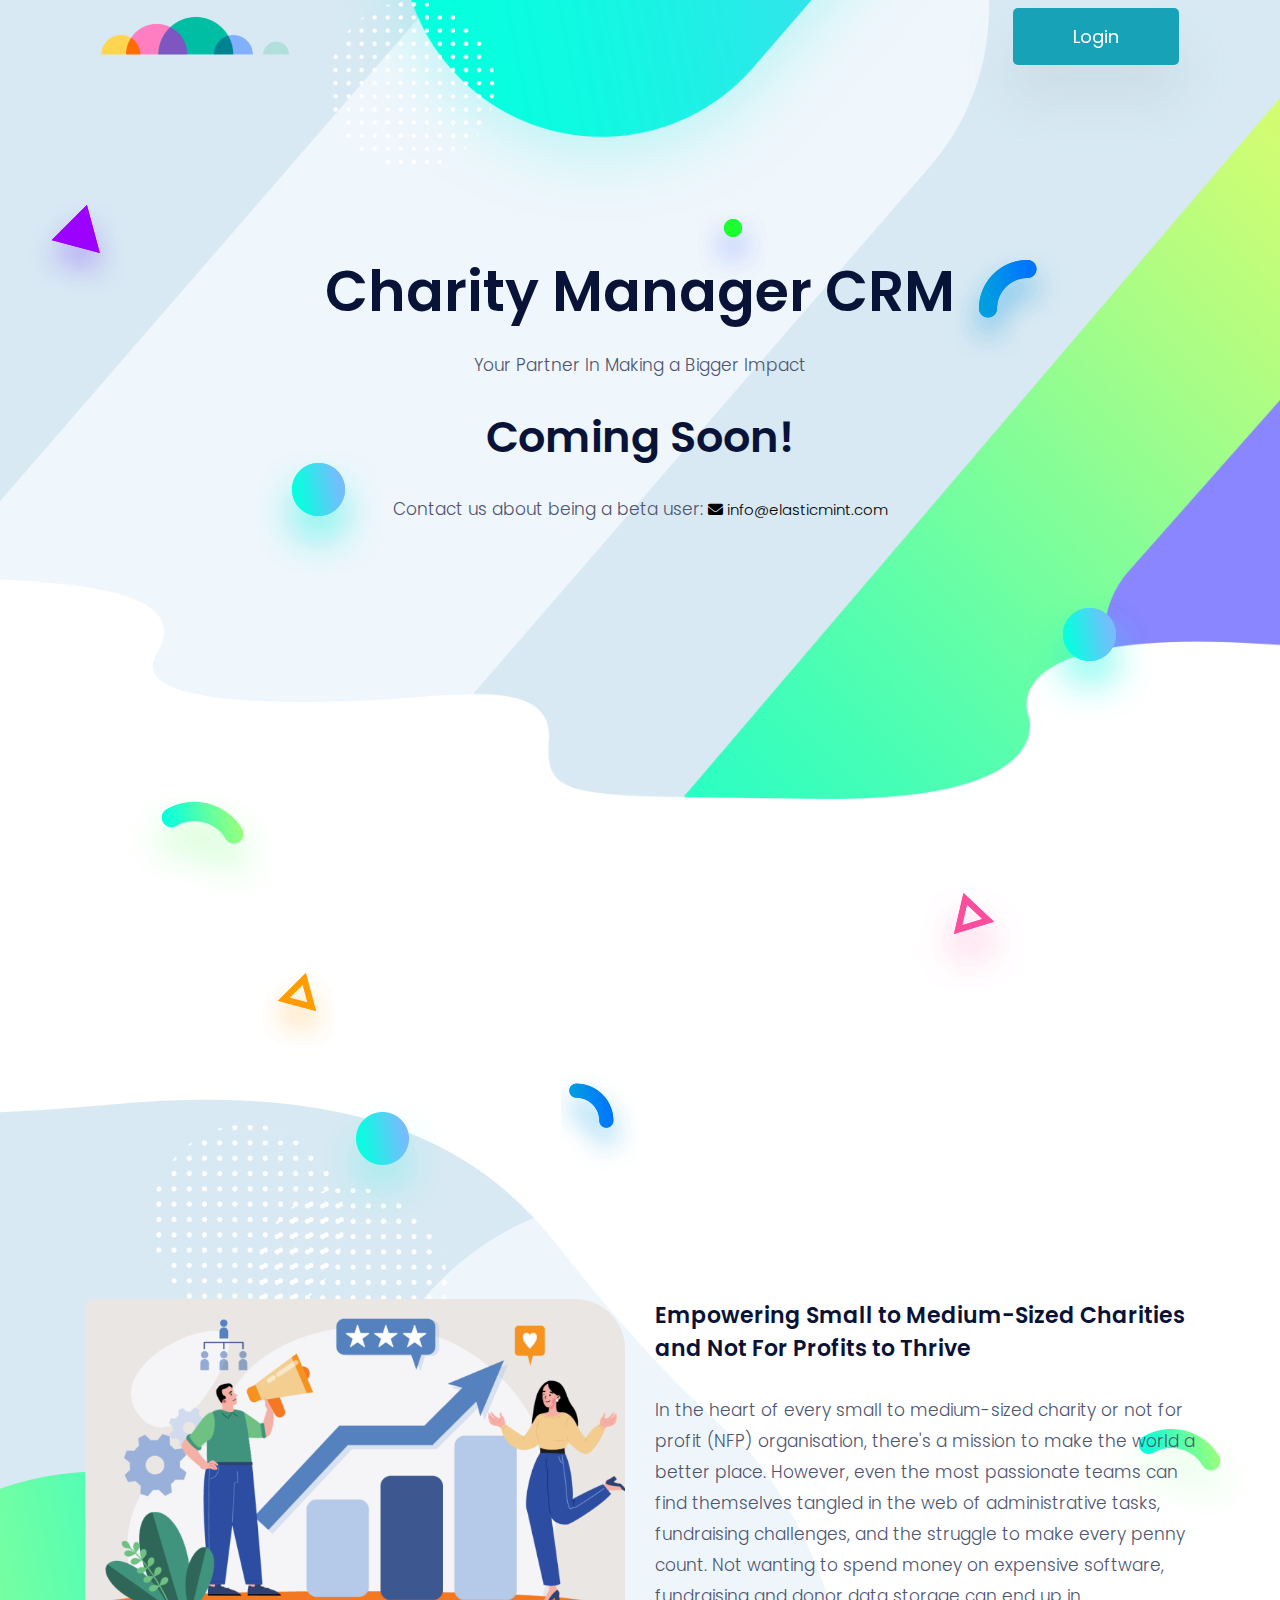
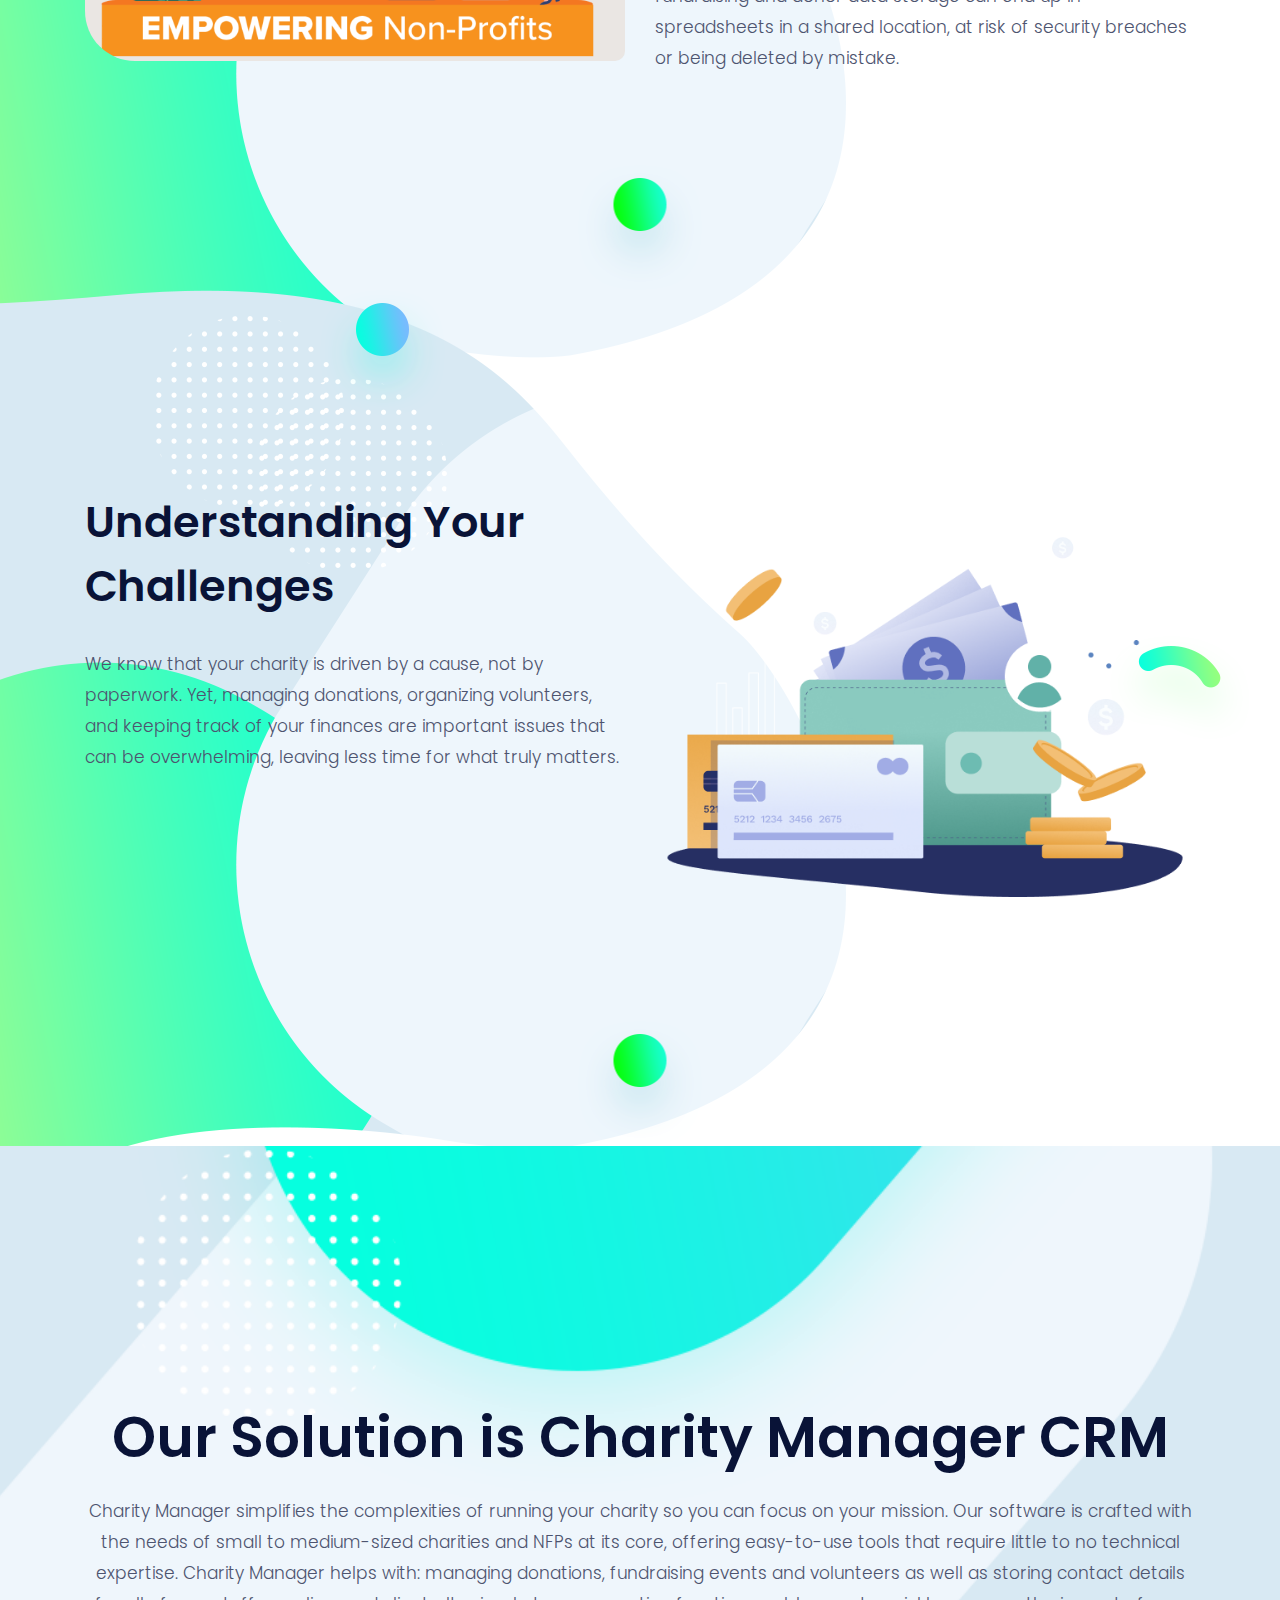
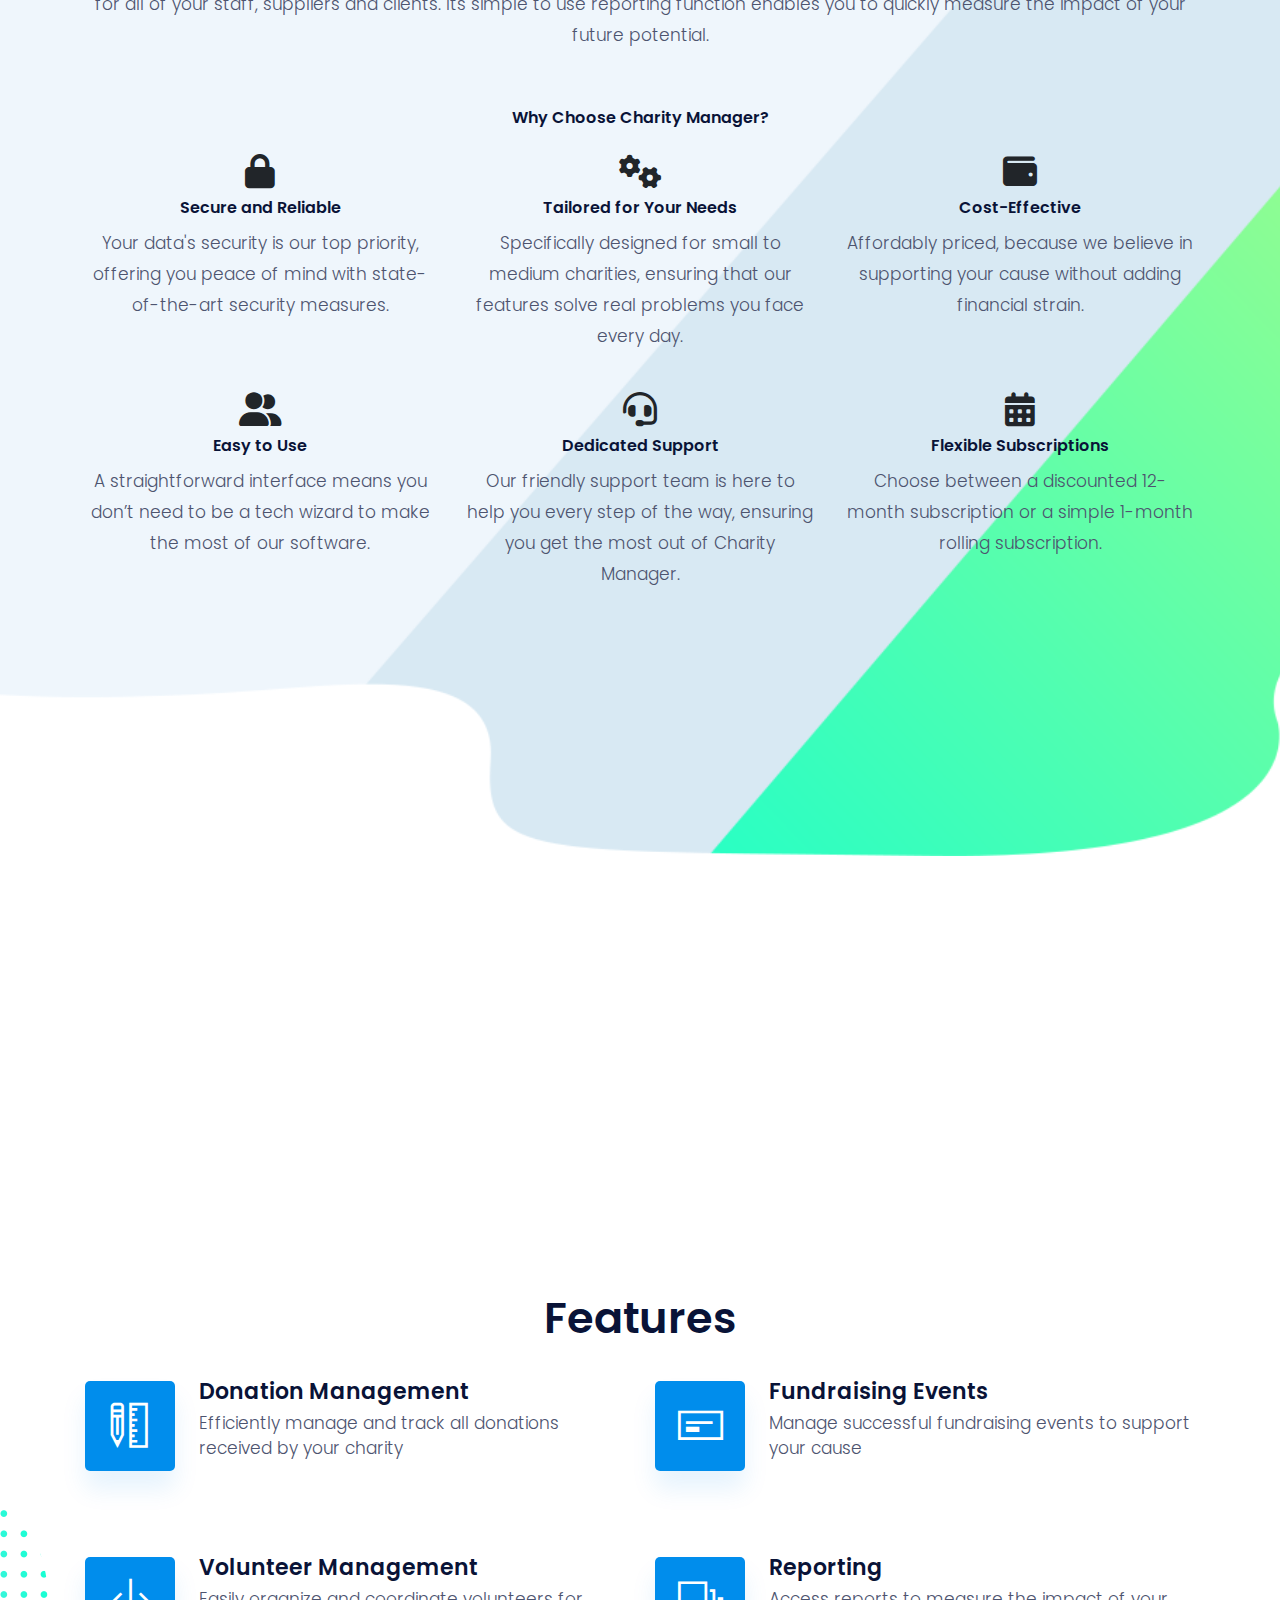
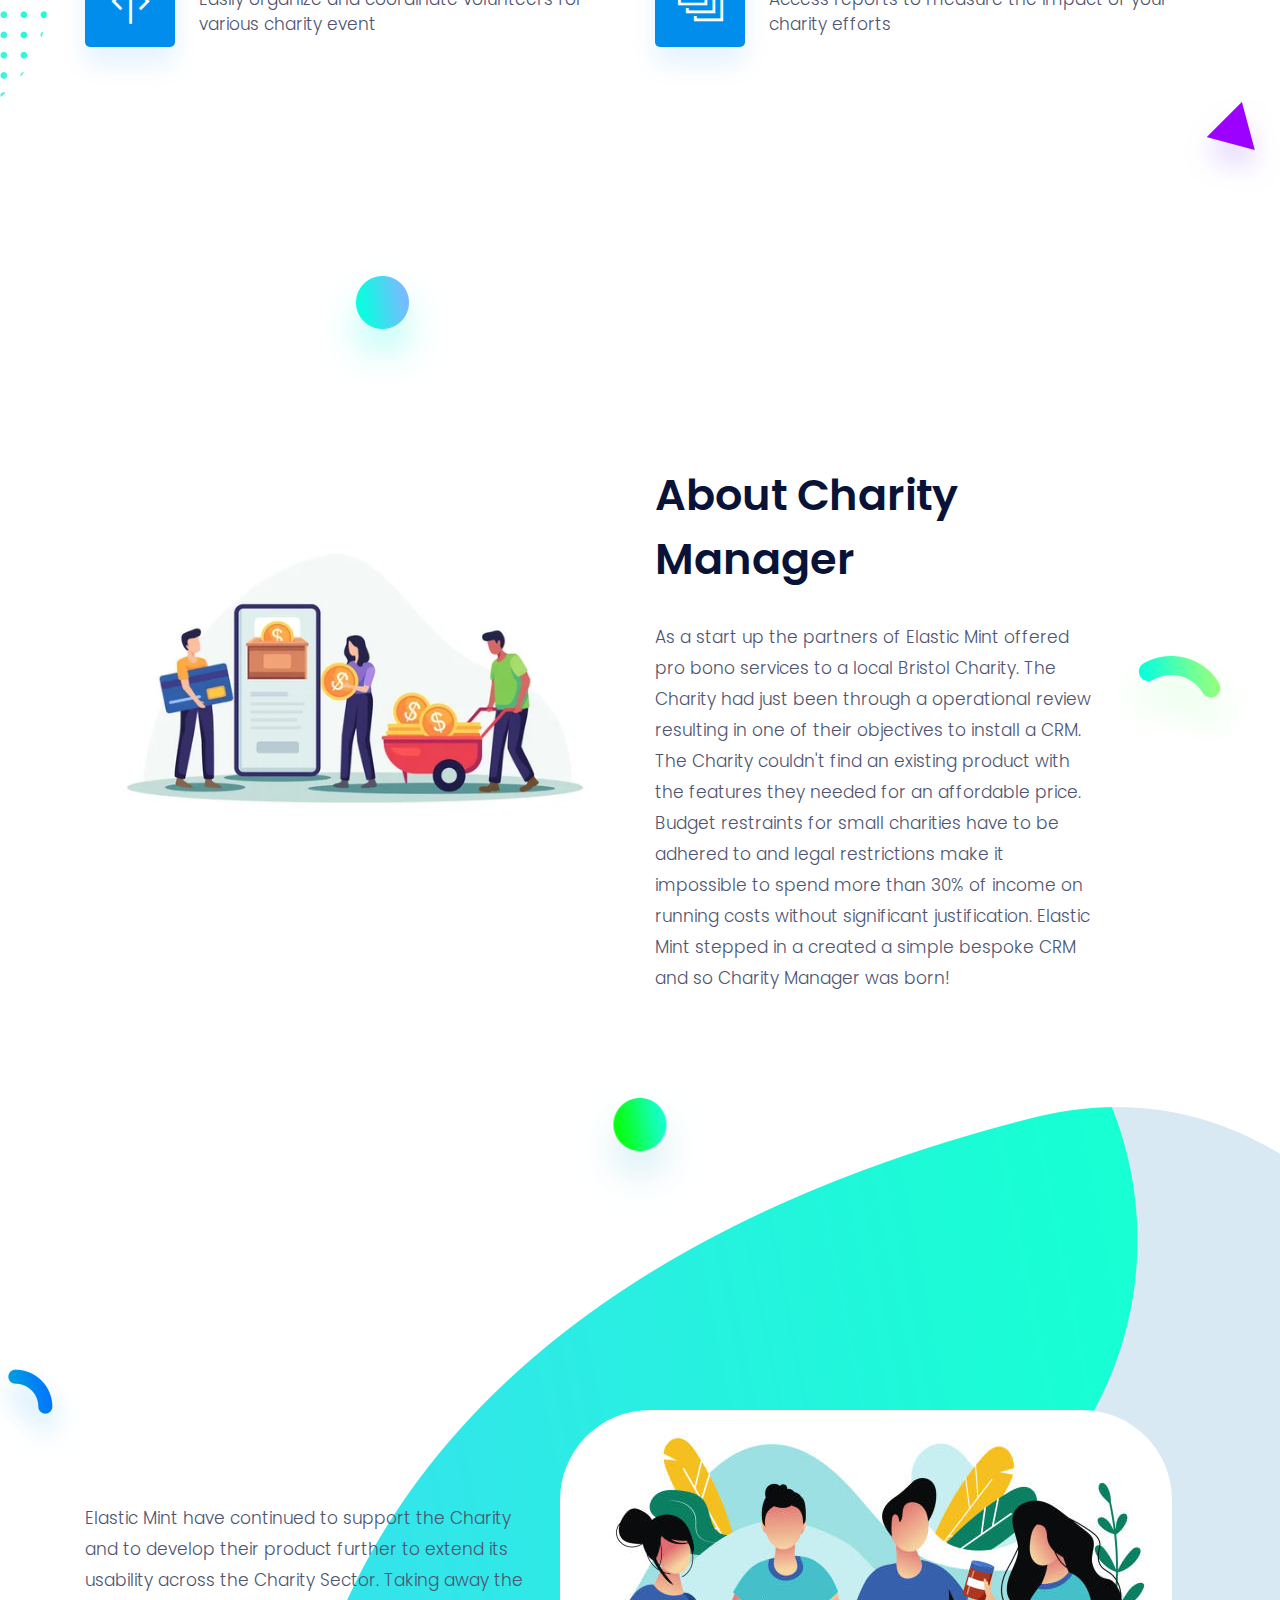
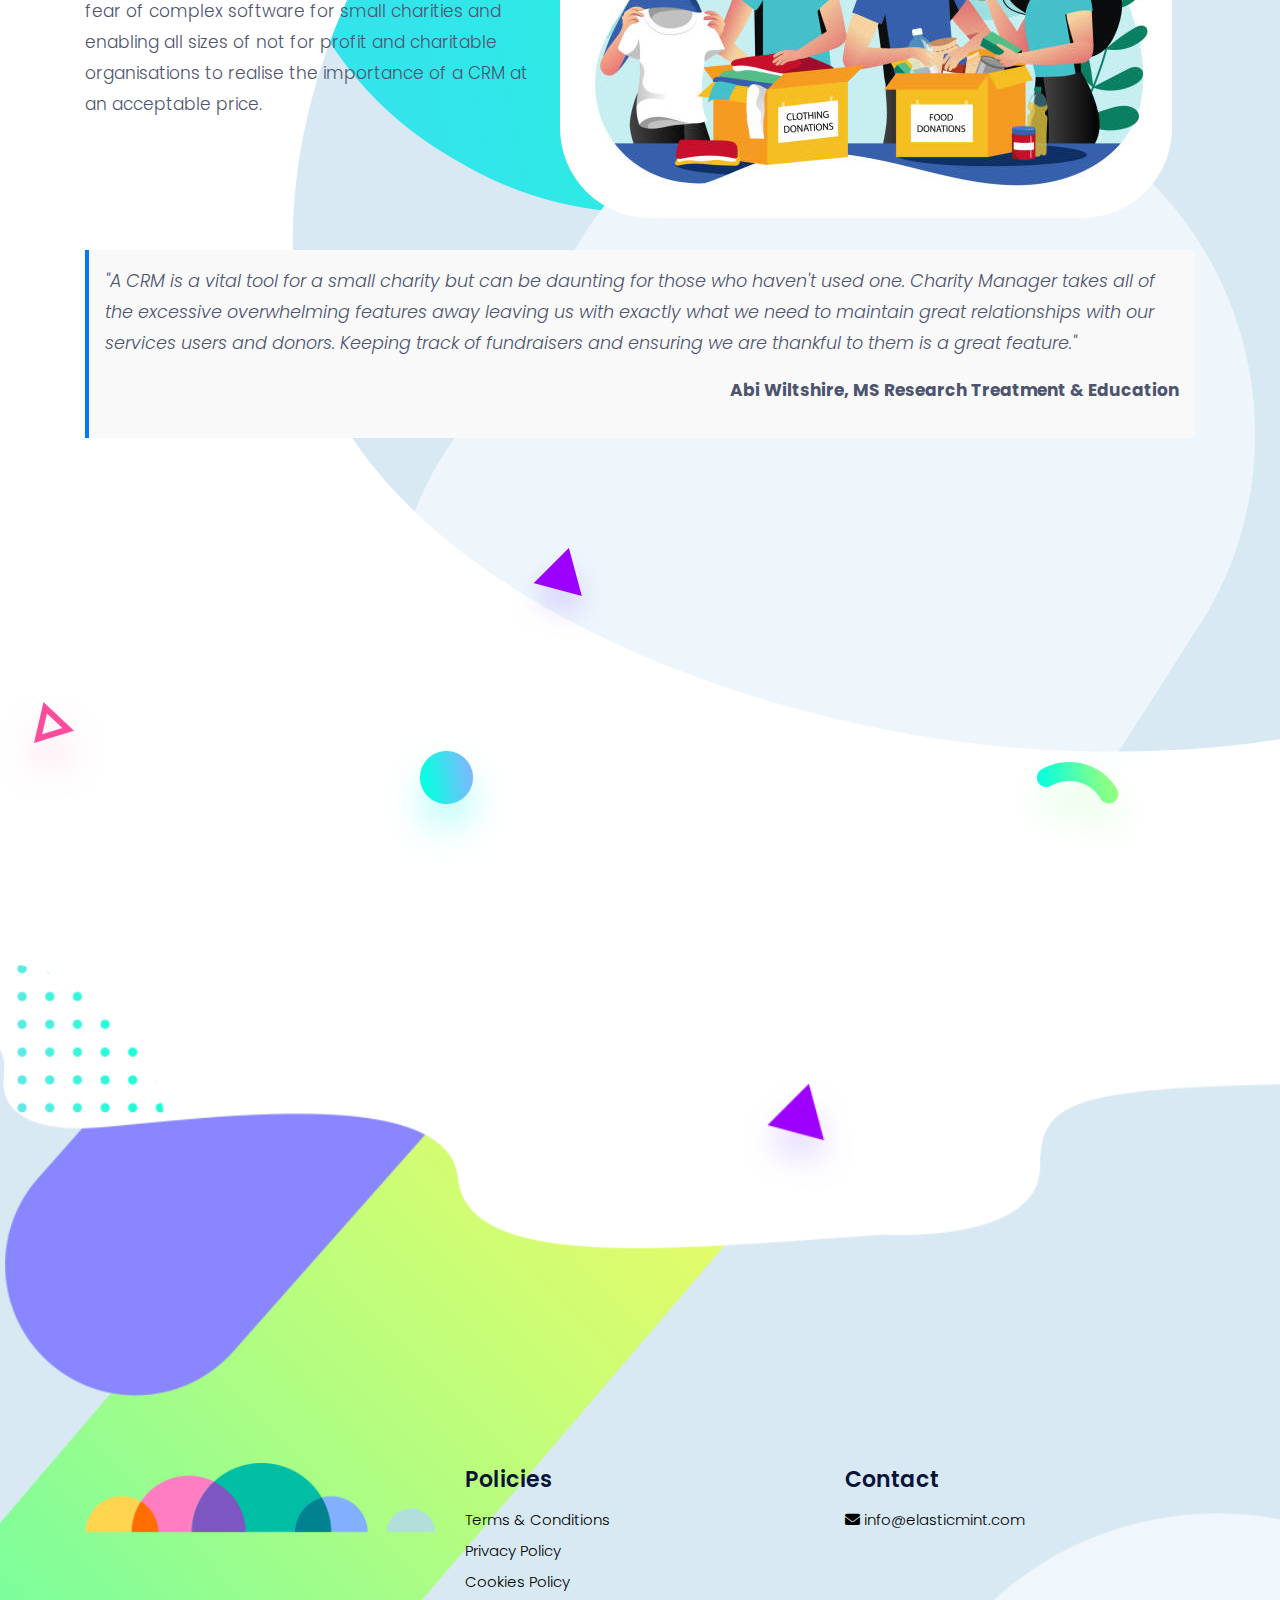
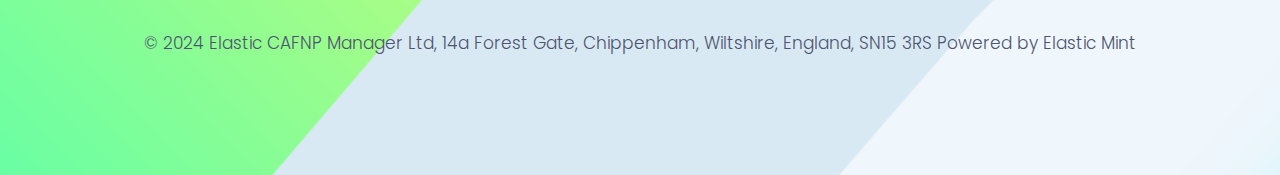
==== commit ff8e98e4: "Removed Registration links" ====
--- a/index.html
+++ b/index.html
@@ -5,14 +5,18 @@
     <meta charset="utf-8">
     <title>Charity Manager CRM</title>
 
-    <head>
-        <link rel="stylesheet" href="https://cdnjs.cloudflare.com/ajax/libs/font-awesome/6.0.0-beta3/css/all.min.css">
-        <link rel="icon" type="image/ico" href="favicon.ico">
-    </head>
+    <link rel="stylesheet" href="https://cdnjs.cloudflare.com/ajax/libs/font-awesome/6.0.0-beta3/css/all.min.css">
+    <link rel="icon" type="image/ico" href="favicon.ico">
 
     <!-- mobile responsive meta -->
     <meta name="viewport" content="width=device-width, initial-scale=1">
     <meta name="viewport" content="width=device-width, initial-scale=1, maximum-scale=1">
+
+    <!-- OG Tags -->
+    <meta name="title" property="og:title" content="Charity Manager CRM">
+    <meta name="description" property="og:description" content="CRM empowering Small to Medium-Sized Charities and Not For Profits to Thrive">
+    <meta name="image" property="og:image" content="https://charitymanager.co.uk/images/logo-w.png">
+    <meta property="og:locale" content="en_GB">
 
     <!-- ** Plugins Needed for the Project ** -->
     <!-- Bootstrap -->
@@ -124,9 +128,9 @@
                 <div class="collapse navbar-collapse text-center" id="navbar">
                     <ul class="navbar-nav ml-auto">
                     </ul>
-                    <a href="https://app.charitymanager.co.uk/account/register"
-                        class="btn btn-primary ml-lg-3 primary-shadow">Try Free</a>
-                    <a href="https://app.charitymanager.co.uk/login"
+                    <!-- <a href="https://app.charitymanager.co.uk/account/register"
+                        class="btn btn-primary ml-lg-3 primary-shadow">Try Free</a> -->
+                    <a href="https://app.charitymanager.co.uk/user/login"
                         class="btn btn-info ml-lg-3 primary-shadow">Login</a>
                 </div>
             </nav>
@@ -143,8 +147,11 @@
                     <h1 class="mb-3">Charity Manager CRM</h1>
                     <p class="mb-4">Your Partner In Making a Bigger Impact<br>
                     </p>
-                    <a href="https://app.charitymanager.co.uk/account/register" class="btn btn-secondary btn-lg">Start Free
-                        Trial</a>
+                    <h2 class="mb-4">Coming Soon!</h2>
+                    <p class="mb-4">Contact us about being a beta user: <a style="color:black;font-size:15px;" href="mailto:info@elasticmint.com"> <i
+                        class="fa fa-envelope"></i> info@elasticmint.com</a></p>
+                    <!-- <a href="https://app.charitymanager.co.uk/account/register" class="btn btn-secondary btn-lg">Start Free
+                        Trial</a> -->
                     <!-- banner image -->
 
                 </div>
@@ -457,7 +464,7 @@
     </section>
     <!-- /service -->
 
-    <section class="faq-container" id="faq">
+    <!-- <section class="faq-container" id="faq">
         <h2 class="section-title">Frequently Asked Questions</h2>
         <div class="faq-item">
             <div class="faq-question">
@@ -520,7 +527,7 @@
                     month period.</p>
             </div>
         </div>
-    </section>
+    </section> -->
 
     <script>
         document.querySelectorAll('.faq-question').forEach(question => {
@@ -539,13 +546,13 @@
     <section class="section-lg pb-0 pricing" id="pricing">
         <div class="container">
             <div class="row">
-                <div class="col-lg-12 text-center">
+                <!-- <div class="col-lg-12 text-center">
                     <h2 class="section-title">Choose the Right Plan for Your Charity</h2>
-                </div>
+                </div> -->
                 <div class="col-lg-10 mx-auto">
                     <div class="row justify-content-center">
                         <!-- pricing table -->
-                        <div class="col-md-6 col-lg-6">
+                        <!-- <div class="col-md-6 col-lg-6">
                             <div class="rounded  table-1"
                                 style="border-radius:50px;border-style:solid;border-color:rgb(3, 121, 255)">
                                 <center>
@@ -577,9 +584,9 @@
                                         class="btn btn-primary ml-lg-3 primary-shadow">Get Started</a>
                                 </center> <br><br>
                             </div>
-                        </div>
+                        </div> -->
                         <!-- pricing table -->
-                        <div class="col-md-6 col-lg-6">
+                        <!-- <div class="col-md-6 col-lg-6">
                             <div class="rounded "
                                 style="height:100%;border-radius:50px;border-style:solid;border-color:rgb(0, 248, 62)">
                                 <center>
@@ -611,7 +618,7 @@
                                         class="btn btn-primary ml-lg-3 primary-shadow">Get Started</a>
                                 </center> <br><br>
                             </div>
-                        </div>
+                        </div> -->
                     </div>
                 </div>
             </div>
